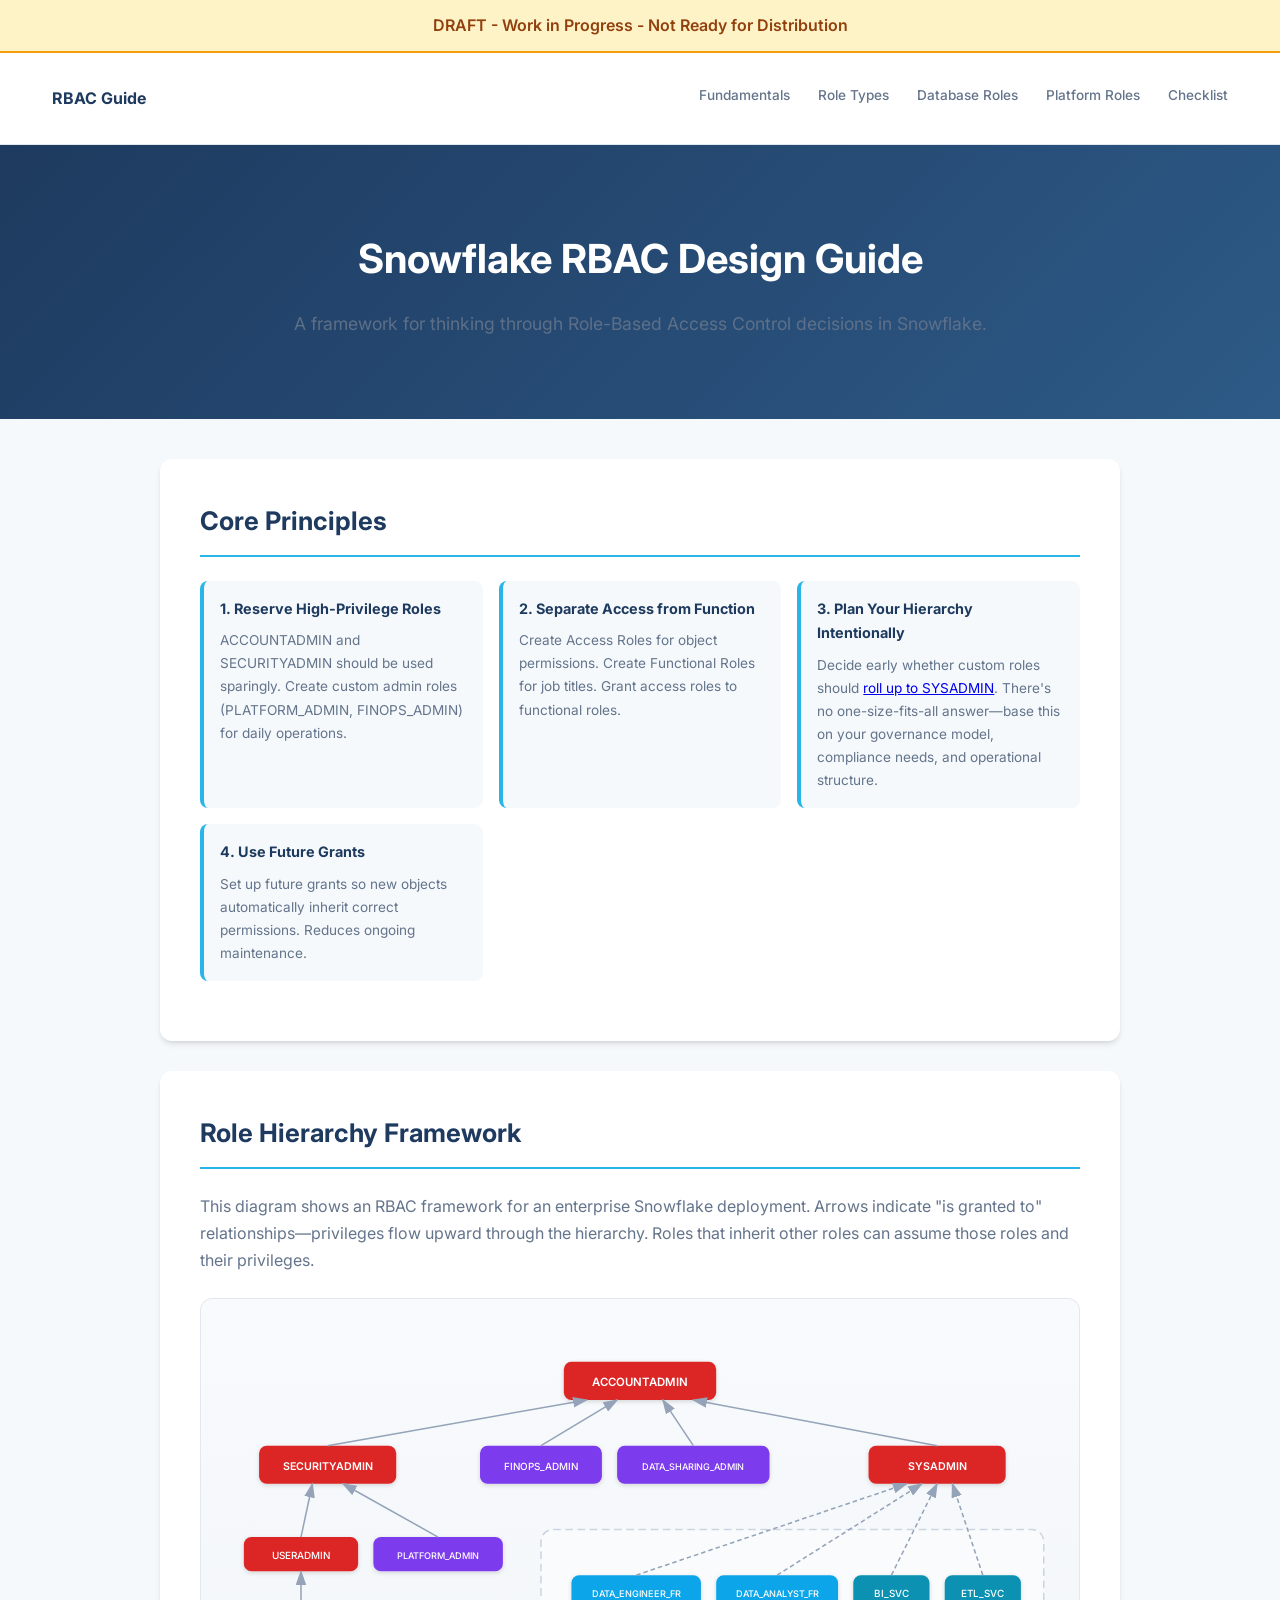
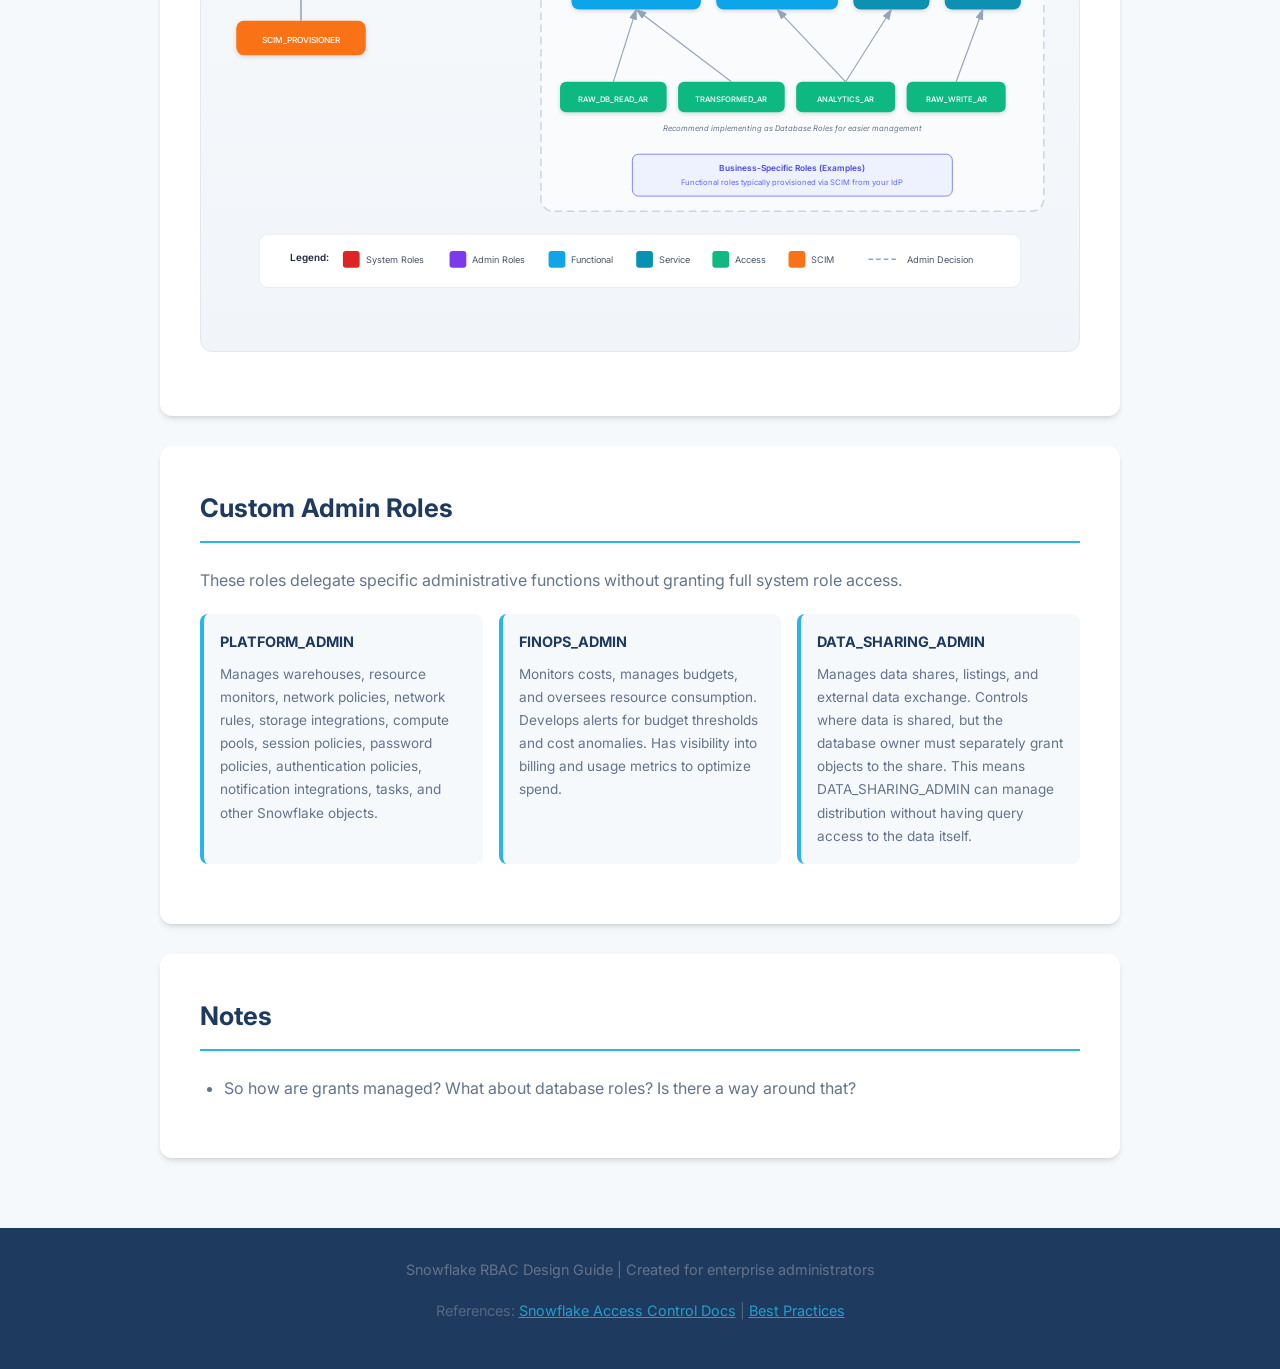
==== index.html @ 7f48d7fa "Initial Commit" ====
<!DOCTYPE html>
<html lang="en">
<head>
    <meta charset="UTF-8">
    <meta name="viewport" content="width=device-width, initial-scale=1.0">
    <title>Snowflake RBAC Design Guide | Enterprise Role-Based Access Control</title>
    <link rel="preconnect" href="https://fonts.googleapis.com">
    <link rel="preconnect" href="https://fonts.gstatic.com" crossorigin>
    <link href="https://fonts.googleapis.com/css2?family=Inter:wght@400;500;600;700&family=JetBrains+Mono:wght@400;500&display=swap" rel="stylesheet">
    <link rel="stylesheet" href="styles.css">
    <style>
        .full-hierarchy {
            background: linear-gradient(180deg, #F8FAFC 0%, #F1F5F9 100%);
            border: 1px solid var(--border-color);
            border-radius: 12px;
            padding: 40px 20px;
            margin: 24px 0;
            overflow-x: auto;
        }
        
        .full-hierarchy svg {
            display: block;
            margin: 0 auto;
        }
        
        .role-label {
            font-family: 'Inter', sans-serif;
            font-weight: 500;
        }
        
        .tier-badge {
            font-family: 'Inter', sans-serif;
            font-size: 10px;
            font-weight: 600;
            fill: #64748B;
            text-transform: uppercase;
            letter-spacing: 0.5px;
        }
    </style>
</head>
<body>
    <div style="background: #FEF3C7; color: #92400E; padding: 12px; text-align: center; font-weight: 600; border-bottom: 2px solid #F59E0B;">DRAFT - Work in Progress - Not Ready for Distribution</div>
    <nav>
        <div class="nav-inner">
            <a href="index.html" class="logo">RBAC Guide</a>
            <ul>
                <li><a href="fundamentals.html">Fundamentals</a></li>
                <li><a href="role-types.html">Role Types</a></li>
                <li><a href="database-roles.html">Database Roles</a></li>
                
                <li><a href="platform-roles.html">Platform Roles</a></li>
                <li><a href="checklist.html">Checklist</a></li>
            </ul>
        </div>
    </nav>

    <div class="hero hero-large">
        <h1>Snowflake RBAC Design Guide</h1>
        <p>A framework for thinking through Role-Based Access Control decisions in Snowflake.</p>
    </div>

    <div class="container">
        <section>
            <h2>Core Principles</h2>
            
            <div class="quick-ref">
                <div class="quick-ref-card">
                    <h5>1. Reserve High-Privilege Roles</h5>
                    <p>ACCOUNTADMIN and SECURITYADMIN should be used sparingly. Create custom admin roles (PLATFORM_ADMIN, FINOPS_ADMIN) for daily operations.</p>
                </div>
                <div class="quick-ref-card">
                    <h5>2. Separate Access from Function</h5>
                    <p>Create Access Roles for object permissions. Create Functional Roles for job titles. Grant access roles to functional roles.</p>
                </div>
                <div class="quick-ref-card">
                    <h5>3. Plan Your Hierarchy Intentionally</h5>
                    <p>Decide early whether custom roles should <a href="sysadmin-rollup.html">roll up to SYSADMIN</a>. There's no one-size-fits-all answer—base this on your governance model, compliance needs, and operational structure.</p>
                </div>
                <div class="quick-ref-card">
                    <h5>4. Use Future Grants</h5>
                    <p>Set up future grants so new objects automatically inherit correct permissions. Reduces ongoing maintenance.</p>
                </div>
            </div>
        </section>

        <section>
            <h2>Role Hierarchy Framework</h2>
            <p>This diagram shows an RBAC framework for an enterprise Snowflake deployment. Arrows indicate "is granted to" relationships—privileges flow upward through the hierarchy. Roles that inherit other roles can assume those roles and their privileges.</p>

            <div class="full-hierarchy">
                <svg viewBox="0 0 1100 750" preserveAspectRatio="xMidYMid meet" style="width: 100%; max-width: 1100px; height: auto;">
                    <defs>
                        <marker id="arrowhead" markerWidth="10" markerHeight="7" refX="9" refY="3.5" orient="auto">
                            <polygon points="0 0, 10 3.5, 0 7" fill="#94A3B8"/>
                        </marker>
                        <filter id="shadow" x="-20%" y="-20%" width="140%" height="140%">
                            <feDropShadow dx="0" dy="2" stdDeviation="3" flood-opacity="0.15"/>
                        </filter>
                    </defs>
                    
                    <!-- ===== ROW 1: ACCOUNTADMIN ===== -->
                    <g filter="url(#shadow)">
                        <rect x="450" y="30" width="200" height="50" rx="10" fill="#DC2626"/>
                        <text x="550" y="62" text-anchor="middle" fill="white" font-family="Inter, sans-serif" font-weight="600" font-size="15">ACCOUNTADMIN</text>
                    </g>
                    
                    <!-- ===== ROW 2: System + Admin roles ===== -->
                    <!-- SECURITYADMIN -->
                    <g filter="url(#shadow)">
                        <rect x="50" y="140" width="180" height="50" rx="10" fill="#DC2626"/>
                        <text x="140" y="172" text-anchor="middle" fill="white" font-family="Inter, sans-serif" font-weight="600" font-size="14">SECURITYADMIN</text>
                    </g>
                    <line x1="140" y1="140" x2="480" y2="80" stroke="#94A3B8" stroke-width="2" marker-end="url(#arrowhead)"/>
                    
                    <!-- FINOPS_ADMIN -->
                    <g filter="url(#shadow)">
                        <rect x="340" y="140" width="160" height="50" rx="10" fill="#7C3AED"/>
                        <text x="420" y="172" text-anchor="middle" fill="white" font-family="Inter, sans-serif" font-weight="500" font-size="13">FINOPS_ADMIN</text>
                    </g>
                    <line x1="420" y1="140" x2="520" y2="80" stroke="#94A3B8" stroke-width="2" marker-end="url(#arrowhead)"/>
                    
                    <!-- DATA_SHARING_ADMIN -->
                    <g filter="url(#shadow)">
                        <rect x="520" y="140" width="200" height="50" rx="10" fill="#7C3AED"/>
                        <text x="620" y="172" text-anchor="middle" fill="white" font-family="Inter, sans-serif" font-weight="500" font-size="12">DATA_SHARING_ADMIN</text>
                    </g>
                    <line x1="620" y1="140" x2="580" y2="80" stroke="#94A3B8" stroke-width="2" marker-end="url(#arrowhead)"/>
                    
                    <!-- SYSADMIN -->
                    <g filter="url(#shadow)">
                        <rect x="850" y="140" width="180" height="50" rx="10" fill="#DC2626"/>
                        <text x="940" y="172" text-anchor="middle" fill="white" font-family="Inter, sans-serif" font-weight="600" font-size="14">SYSADMIN</text>
                    </g>
                    <line x1="940" y1="140" x2="620" y2="80" stroke="#94A3B8" stroke-width="2" marker-end="url(#arrowhead)"/>
                    
                    <!-- ===== ROW 3: Under SECURITYADMIN ===== -->
                    <!-- USERADMIN -->
                    <g filter="url(#shadow)">
                        <rect x="30" y="260" width="150" height="45" rx="10" fill="#DC2626"/>
                        <text x="105" y="289" text-anchor="middle" fill="white" font-family="Inter, sans-serif" font-weight="500" font-size="13">USERADMIN</text>
                    </g>
                    <line x1="105" y1="260" x2="120" y2="190" stroke="#94A3B8" stroke-width="2" marker-end="url(#arrowhead)"/>
                    
                    <!-- PLATFORM_ADMIN -->
                    <g filter="url(#shadow)">
                        <rect x="200" y="260" width="170" height="45" rx="10" fill="#7C3AED"/>
                        <text x="285" y="289" text-anchor="middle" fill="white" font-family="Inter, sans-serif" font-weight="500" font-size="12">PLATFORM_ADMIN</text>
                    </g>
                    <line x1="285" y1="260" x2="160" y2="190" stroke="#94A3B8" stroke-width="2" marker-end="url(#arrowhead)"/>
                    
                    <!-- SCIM_PROVISIONER -->
                    <g filter="url(#shadow)">
                        <rect x="20" y="370" width="170" height="45" rx="10" fill="#F97316"/>
                        <text x="105" y="399" text-anchor="middle" fill="white" font-family="Inter, sans-serif" font-weight="500" font-size="11">SCIM_PROVISIONER</text>
                    </g>
                    <line x1="105" y1="370" x2="105" y2="305" stroke="#94A3B8" stroke-width="2" marker-end="url(#arrowhead)"/>
                    
                    <!-- ===== LOB EXAMPLE BOX ===== -->
                    <rect x="420" y="250" width="660" height="370" rx="16" fill="#FAFBFC" stroke="#CBD5E1" stroke-width="2" stroke-dasharray="10,6"/>
                    
                    <!-- Annotation callout centered in box -->
                    <rect x="540" y="545" width="420" height="55" rx="8" fill="#EEF2FF" stroke="#6366F1" stroke-width="1"/>
                    <text x="750" y="567" text-anchor="middle" font-family="Inter, sans-serif" font-size="11" font-weight="600" fill="#4F46E5">Business-Specific Roles (Examples)</text>
                    <text x="750" y="585" text-anchor="middle" font-family="Inter, sans-serif" font-size="10" fill="#6366F1">Functional roles typically provisioned via SCIM from your IdP</text>
                    
                    <!-- ===== ROW 3 inside LOB: Functional + Service ===== -->
                    <!-- DATA_ENGINEER_FR -->
                    <g filter="url(#shadow)">
                        <rect x="460" y="310" width="170" height="45" rx="10" fill="#0EA5E9"/>
                        <text x="545" y="339" text-anchor="middle" fill="white" font-family="Inter, sans-serif" font-weight="500" font-size="12">DATA_ENGINEER_FR</text>
                    </g>
                    
                    <!-- DATA_ANALYST_FR -->
                    <g filter="url(#shadow)">
                        <rect x="650" y="310" width="160" height="45" rx="10" fill="#0EA5E9"/>
                        <text x="730" y="339" text-anchor="middle" fill="white" font-family="Inter, sans-serif" font-weight="500" font-size="12">DATA_ANALYST_FR</text>
                    </g>
                    
                    <!-- BI_SVC -->
                    <g filter="url(#shadow)">
                        <rect x="830" y="310" width="100" height="45" rx="10" fill="#0891B2"/>
                        <text x="880" y="339" text-anchor="middle" fill="white" font-family="Inter, sans-serif" font-weight="500" font-size="13">BI_SVC</text>
                    </g>
                    
                    <!-- ETL_SVC -->
                    <g filter="url(#shadow)">
                        <rect x="950" y="310" width="100" height="45" rx="10" fill="#0891B2"/>
                        <text x="1000" y="339" text-anchor="middle" fill="white" font-family="Inter, sans-serif" font-weight="500" font-size="13">ETL_SVC</text>
                    </g>
                    
                    <!-- Optional rollup lines to SYSADMIN -->
                    <line x1="545" y1="310" x2="900" y2="190" stroke="#94A3B8" stroke-width="2" stroke-dasharray="6,4" marker-end="url(#arrowhead)"/>
                    <line x1="730" y1="310" x2="920" y2="190" stroke="#94A3B8" stroke-width="2" stroke-dasharray="6,4" marker-end="url(#arrowhead)"/>
                    <line x1="880" y1="310" x2="940" y2="190" stroke="#94A3B8" stroke-width="2" stroke-dasharray="6,4" marker-end="url(#arrowhead)"/>
                    <line x1="1000" y1="310" x2="960" y2="190" stroke="#94A3B8" stroke-width="2" stroke-dasharray="6,4" marker-end="url(#arrowhead)"/>
                    
                    <!-- ===== ROW 4 inside LOB: Access Roles ===== -->
                    <!-- RAW_DB_READ_AR -->
                    <g filter="url(#shadow)">
                        <rect x="445" y="450" width="140" height="40" rx="8" fill="#10B981"/>
                        <text x="515" y="476" text-anchor="middle" fill="white" font-family="Inter, sans-serif" font-weight="500" font-size="10">RAW_DB_READ_AR</text>
                    </g>
                    <line x1="515" y1="450" x2="545" y2="355" stroke="#94A3B8" stroke-width="1.5" marker-end="url(#arrowhead)"/>
                    
                    <!-- TRANSFORMED_AR -->
                    <g filter="url(#shadow)">
                        <rect x="600" y="450" width="140" height="40" rx="8" fill="#10B981"/>
                        <text x="670" y="476" text-anchor="middle" fill="white" font-family="Inter, sans-serif" font-weight="500" font-size="10">TRANSFORMED_AR</text>
                    </g>
                    <line x1="670" y1="450" x2="545" y2="355" stroke="#94A3B8" stroke-width="1.5" marker-end="url(#arrowhead)"/>
                    
                    <!-- ANALYTICS_AR -->
                    <g filter="url(#shadow)">
                        <rect x="755" y="450" width="130" height="40" rx="8" fill="#10B981"/>
                        <text x="820" y="476" text-anchor="middle" fill="white" font-family="Inter, sans-serif" font-weight="500" font-size="10">ANALYTICS_AR</text>
                    </g>
                    <line x1="820" y1="450" x2="730" y2="355" stroke="#94A3B8" stroke-width="1.5" marker-end="url(#arrowhead)"/>
                    <line x1="820" y1="450" x2="880" y2="355" stroke="#94A3B8" stroke-width="1.5" marker-end="url(#arrowhead)"/>
                    
                    <!-- RAW_WRITE_AR -->
                    <g filter="url(#shadow)">
                        <rect x="900" y="450" width="130" height="40" rx="8" fill="#10B981"/>
                        <text x="965" y="476" text-anchor="middle" fill="white" font-family="Inter, sans-serif" font-weight="500" font-size="10">RAW_WRITE_AR</text>
                    </g>
                    <line x1="965" y1="450" x2="1000" y2="355" stroke="#94A3B8" stroke-width="1.5" marker-end="url(#arrowhead)"/>
                    
                    <!-- Database roles note -->
                    <text x="750" y="515" text-anchor="middle" font-family="Inter, sans-serif" font-size="10" fill="#64748B" font-style="italic">Recommend implementing as Database Roles for easier management</text>
                    
                    <!-- ===== LEGEND ===== -->
                    <rect x="50" y="650" width="1000" height="70" rx="12" fill="white" stroke="#E2E8F0" stroke-width="1"/>
                    <text x="90" y="685" font-family="Inter, sans-serif" font-size="13" font-weight="600" fill="#1E293B">Legend:</text>
                    
                    <rect x="160" y="672" width="22" height="22" rx="4" fill="#DC2626"/>
                    <text x="190" y="688" font-family="Inter, sans-serif" font-size="12" fill="#475569">System Roles</text>
                    
                    <rect x="300" y="672" width="22" height="22" rx="4" fill="#7C3AED"/>
                    <text x="330" y="688" font-family="Inter, sans-serif" font-size="12" fill="#475569">Admin Roles</text>
                    
                    <rect x="430" y="672" width="22" height="22" rx="4" fill="#0EA5E9"/>
                    <text x="460" y="688" font-family="Inter, sans-serif" font-size="12" fill="#475569">Functional</text>
                    
                    <rect x="545" y="672" width="22" height="22" rx="4" fill="#0891B2"/>
                    <text x="575" y="688" font-family="Inter, sans-serif" font-size="12" fill="#475569">Service</text>
                    
                    <rect x="645" y="672" width="22" height="22" rx="4" fill="#10B981"/>
                    <text x="675" y="688" font-family="Inter, sans-serif" font-size="12" fill="#475569">Access</text>
                    
                    <rect x="745" y="672" width="22" height="22" rx="4" fill="#F97316"/>
                    <text x="775" y="688" font-family="Inter, sans-serif" font-size="12" fill="#475569">SCIM</text>
                    
                    <line x1="850" y1="683" x2="890" y2="683" stroke="#94A3B8" stroke-width="2" stroke-dasharray="6,4"/>
                    <text x="900" y="688" font-family="Inter, sans-serif" font-size="12" fill="#475569">Admin Decision</text>
                </svg>
            </div>
        </section>

        <section>
            <h2>Custom Admin Roles</h2>
            <p>These roles delegate specific administrative functions without granting full system role access.</p>
            
            <div class="quick-ref">
                <div class="quick-ref-card">
                    <h5>PLATFORM_ADMIN</h5>
                    <p>Manages warehouses, resource monitors, network policies, network rules, storage integrations, compute pools, session policies, password policies, authentication policies, notification integrations, tasks, and other Snowflake objects.</p>
                </div>
                <div class="quick-ref-card">
                    <h5>FINOPS_ADMIN</h5>
                    <p>Monitors costs, manages budgets, and oversees resource consumption. Develops alerts for budget thresholds and cost anomalies. Has visibility into billing and usage metrics to optimize spend.</p>
                </div>
                <div class="quick-ref-card">
                    <h5>DATA_SHARING_ADMIN</h5>
                    <p>Manages data shares, listings, and external data exchange. Controls where data is shared, but the database owner must separately grant objects to the share. This means DATA_SHARING_ADMIN can manage distribution without having query access to the data itself.</p>
                </div>
            </div>
        </section>

        <section>
            <h2>Notes</h2>
            <ul>
                <li>So how are grants managed? What about database roles? Is there a way around that?</li>
            </ul>
        </section>
    </div>

    <footer>
        <p>Snowflake RBAC Design Guide | Created for enterprise administrators</p>
        <p style="margin-top: 12px; opacity: 0.8;">
            References: 
            <a href="https://docs.snowflake.com/en/user-guide/security-access-control-overview" target="_blank">Snowflake Access Control Docs</a> | 
            <a href="https://docs.snowflake.com/en/user-guide/security-access-control-considerations" target="_blank">Best Practices</a>
        </p>
    </footer>
</body>
</html>
---- styles.css ----
:root {
    --sf-blue: #29B5E8;
    --sf-blue-dark: #1a8ab8;
    --sf-navy: #1E3A5F;
    --sf-light: #F5F9FC;
    --sf-accent: #00D4AA;
    --sf-warning: #FFB020;
    --sf-danger: #FF4757;
    --sf-success: #00D68F;
    --text-primary: #1E293B;
    --text-secondary: #64748B;
    --border-color: #E2E8F0;
    --code-bg: #1E293B;
    --card-shadow: 0 4px 6px -1px rgba(0,0,0,0.1), 0 2px 4px -2px rgba(0,0,0,0.1);
}

* {
    margin: 0;
    padding: 0;
    box-sizing: border-box;
}

body {
    font-family: 'Inter', -apple-system, BlinkMacSystemFont, sans-serif;
    background: var(--sf-light);
    color: var(--text-primary);
    line-height: 1.7;
}

.hero {
    background: linear-gradient(135deg, var(--sf-navy) 0%, #2D5A87 100%);
    color: white;
    padding: 60px 20px;
    text-align: center;
}

.hero-large {
    padding: 80px 20px;
}

.hero h1 {
    font-size: 2.2rem;
    font-weight: 700;
    margin-bottom: 12px;
}

.hero-large h1 {
    font-size: 2.5rem;
    margin-bottom: 16px;
}

.hero p {
    font-size: 1.1rem;
    opacity: 0.9;
    max-width: 700px;
    margin: 0 auto;
}

.hero-badge {
    display: inline-block;
    background: rgba(41, 181, 232, 0.2);
    border: 1px solid var(--sf-blue);
    color: var(--sf-blue);
    padding: 6px 16px;
    border-radius: 20px;
    font-size: 0.85rem;
    font-weight: 500;
    margin-bottom: 20px;
}

.breadcrumb {
    font-size: 0.9rem;
    margin-bottom: 12px;
    opacity: 0.8;
}

.breadcrumb a {
    color: var(--sf-blue);
    text-decoration: none;
}

.breadcrumb a:hover {
    text-decoration: underline;
}

nav {
    background: white;
    border-bottom: 1px solid var(--border-color);
    padding: 12px 20px;
    position: sticky;
    top: 0;
    z-index: 100;
}

nav .nav-inner {
    display: flex;
    justify-content: space-between;
    align-items: center;
    max-width: 1200px;
    margin: 0 auto;
}

nav .logo {
    font-weight: 700;
    color: var(--sf-navy);
    text-decoration: none;
    font-size: 1rem;
}

nav ul {
    display: flex;
    flex-wrap: wrap;
    gap: 4px;
    list-style: none;
}

nav a {
    color: var(--text-secondary);
    text-decoration: none;
    padding: 8px 12px;
    border-radius: 6px;
    font-size: 0.85rem;
    font-weight: 500;
    transition: all 0.2s;
}

nav a:hover, nav a.active {
    background: var(--sf-light);
    color: var(--sf-blue);
}

.container {
    max-width: 1000px;
    margin: 0 auto;
    padding: 40px 20px;
}

.container-wide {
    max-width: 1100px;
    margin: 0 auto;
    padding: 40px 20px;
}

section {
    background: white;
    border-radius: 12px;
    padding: 40px;
    margin-bottom: 30px;
    box-shadow: var(--card-shadow);
}

h2 {
    font-size: 1.6rem;
    color: var(--sf-navy);
    margin-bottom: 24px;
    padding-bottom: 12px;
    border-bottom: 2px solid var(--sf-blue);
}

h3 {
    font-size: 1.25rem;
    color: var(--sf-navy);
    margin: 28px 0 16px 0;
}

h4 {
    font-size: 1.05rem;
    color: var(--text-primary);
    margin: 20px 0 12px 0;
}

p {
    margin-bottom: 16px;
    color: var(--text-secondary);
}

.callout {
    padding: 20px 24px;
    border-radius: 8px;
    margin: 24px 0;
}

.callout-info {
    background: #EBF8FF;
    border-left: 4px solid var(--sf-blue);
}

.callout-warning {
    background: #FFFBEB;
    border-left: 4px solid var(--sf-warning);
}

.callout-danger {
    background: #FEF2F2;
    border-left: 4px solid var(--sf-danger);
}

.callout-success {
    background: #ECFDF5;
    border-left: 4px solid var(--sf-success);
}

.callout-title {
    font-weight: 600;
    color: var(--text-primary);
    margin-bottom: 8px;
    display: flex;
    align-items: center;
    gap: 8px;
}

.callout p {
    margin: 0;
    color: var(--text-primary);
}

pre {
    background: var(--code-bg);
    color: #E2E8F0;
    padding: 20px;
    border-radius: 8px;
    overflow-x: auto;
    font-family: 'JetBrains Mono', monospace;
    font-size: 0.85rem;
    line-height: 1.6;
    margin: 16px 0;
}

code {
    font-family: 'JetBrains Mono', monospace;
    background: #F1F5F9;
    color: var(--sf-navy);
    padding: 2px 6px;
    border-radius: 4px;
    font-size: 0.85em;
}

pre code {
    background: transparent;
    color: inherit;
    padding: 0;
}

.keyword { color: #F472B6; }
.string { color: #A5D6FF; }
.comment { color: #6B7280; font-style: italic; }
.role-name { color: #7DD3FC; }
.privilege { color: #86EFAC; }

ul, ol {
    margin: 16px 0 16px 24px;
    color: var(--text-secondary);
}

li {
    margin-bottom: 8px;
}

table {
    width: 100%;
    border-collapse: collapse;
    margin: 20px 0;
    font-size: 0.9rem;
}

th, td {
    padding: 12px 16px;
    text-align: left;
    border-bottom: 1px solid var(--border-color);
}

th {
    background: var(--sf-light);
    font-weight: 600;
    color: var(--sf-navy);
}

tr:hover {
    background: #F8FAFC;
}

.two-column {
    display: grid;
    grid-template-columns: 1fr 1fr;
    gap: 24px;
}

@media (max-width: 768px) {
    .two-column {
        grid-template-columns: 1fr;
    }
    
    .hero h1 {
        font-size: 1.6rem;
    }
    
    section {
        padding: 24px;
    }
    
    nav ul {
        display: none;
    }
}

.comparison-card {
    background: var(--sf-light);
    border-radius: 8px;
    padding: 20px;
}

.comparison-card h4 {
    margin-top: 0;
}

.tag {
    display: inline-block;
    padding: 4px 10px;
    border-radius: 4px;
    font-size: 0.75rem;
    font-weight: 600;
    text-transform: uppercase;
}

.tag-required { background: #FEE2E2; color: #DC2626; }
.tag-recommended { background: #D1FAE5; color: #059669; }
.tag-optional { background: #E0E7FF; color: #4F46E5; }

.checklist {
    list-style: none;
    margin-left: 0;
}

.checklist li {
    padding-left: 28px;
    position: relative;
}

.checklist li::before {
    content: "✓";
    position: absolute;
    left: 0;
    color: var(--sf-success);
    font-weight: bold;
}

.anti-checklist li::before {
    content: "✗";
    color: var(--sf-danger);
}

footer {
    background: var(--sf-navy);
    color: white;
    padding: 30px 20px;
    text-align: center;
    font-size: 0.9rem;
}

footer a {
    color: var(--sf-blue);
}

.quick-ref {
    display: grid;
    grid-template-columns: repeat(auto-fit, minmax(220px, 1fr));
    gap: 16px;
    margin: 20px 0;
}

.quick-ref-card {
    background: var(--sf-light);
    border-radius: 8px;
    padding: 16px;
    border-left: 4px solid var(--sf-blue);
}

.quick-ref-card h5 {
    font-size: 0.9rem;
    color: var(--sf-navy);
    margin-bottom: 8px;
}

.quick-ref-card p {
    font-size: 0.85rem;
    margin: 0;
}

.consideration-grid {
    display: grid;
    grid-template-columns: repeat(auto-fit, minmax(260px, 1fr));
    gap: 16px;
    margin: 20px 0;
}

.consideration-item {
    background: white;
    border: 1px solid var(--border-color);
    border-radius: 8px;
    padding: 20px;
}

.consideration-item h5 {
    color: var(--sf-navy);
    margin-bottom: 8px;
    font-size: 1rem;
}

.consideration-item p {
    font-size: 0.9rem;
    margin: 0;
}

.card-grid {
    display: grid;
    grid-template-columns: repeat(auto-fit, minmax(280px, 1fr));
    gap: 20px;
    margin: 30px 0;
}

.card {
    background: white;
    border-radius: 12px;
    padding: 24px;
    box-shadow: var(--card-shadow);
    transition: transform 0.2s, box-shadow 0.2s;
    text-decoration: none;
    color: inherit;
    display: block;
}

.card:hover {
    transform: translateY(-2px);
    box-shadow: 0 8px 12px -2px rgba(0,0,0,0.12);
}

.card-icon {
    width: 48px;
    height: 48px;
    border-radius: 10px;
    display: flex;
    align-items: center;
    justify-content: center;
    font-size: 1.5rem;
    margin-bottom: 16px;
}

.card h3 {
    margin: 0 0 8px 0;
    font-size: 1.1rem;
}

.card p {
    margin: 0;
    font-size: 0.9rem;
}

.hierarchy-diagram {
    background: linear-gradient(180deg, #F8FAFC 0%, #F1F5F9 100%);
    border: 1px solid var(--border-color);
    border-radius: 12px;
    padding: 40px 20px;
    margin: 24px 0;
    overflow-x: auto;
}

.hierarchy-diagram svg {
    display: block;
    margin: 0 auto;
    max-width: 100%;
    height: auto;
}

.hierarchy-svg {
    display: block;
    margin: 0 auto;
    max-width: 100%;
}

.role-node {
    cursor: default;
}

.role-node rect {
    rx: 8;
    ry: 8;
    stroke-width: 2;
}

.role-node text {
    font-family: 'Inter', sans-serif;
    font-size: 12px;
    font-weight: 500;
    fill: white;
}

.role-node.system rect {
    fill: #DC2626;
    stroke: #B91C1C;
}

.role-node.admin rect {
    fill: #7C3AED;
    stroke: #6D28D9;
}

.role-node.functional rect {
    fill: #0EA5E9;
    stroke: #0284C7;
}

.role-node.service rect {
    fill: #8B5CF6;
    stroke: #7C3AED;
}

.role-node.access rect {
    fill: #10B981;
    stroke: #059669;
}

.role-node.database rect {
    fill: #F59E0B;
    stroke: #D97706;
}

.role-node.scim rect {
    fill: #F97316;
    stroke: #EA580C;
}

.connector {
    stroke: #94A3B8;
    stroke-width: 2;
    fill: none;
}

.connector-arrow {
    fill: #94A3B8;
}

.tier-label {
    font-family: 'Inter', sans-serif;
    font-size: 11px;
    font-weight: 600;
    fill: #64748B;
    text-transform: uppercase;
    letter-spacing: 1px;
}

.legend {
    display: flex;
    flex-wrap: wrap;
    gap: 16px;
    justify-content: center;
    margin-top: 24px;
    padding-top: 20px;
    border-top: 1px solid var(--border-color);
}

.legend-item {
    display: flex;
    align-items: center;
    gap: 8px;
    font-size: 0.8rem;
    color: var(--text-secondary);
}

.legend-color {
    width: 16px;
    height: 16px;
    border-radius: 4px;
}

.next-page {
    display: flex;
    justify-content: space-between;
    margin-top: 40px;
    padding-top: 20px;
    border-top: 1px solid var(--border-color);
}

.next-page a {
    display: flex;
    align-items: center;
    gap: 8px;
    color: var(--sf-blue);
    text-decoration: none;
    font-weight: 500;
    padding: 12px 20px;
    border-radius: 8px;
    background: var(--sf-light);
    transition: background 0.2s;
}

.next-page a:hover {
    background: #E0F2FE;
}

.next-page .prev {
    margin-right: auto;
}

.next-page .next {
    margin-left: auto;
}
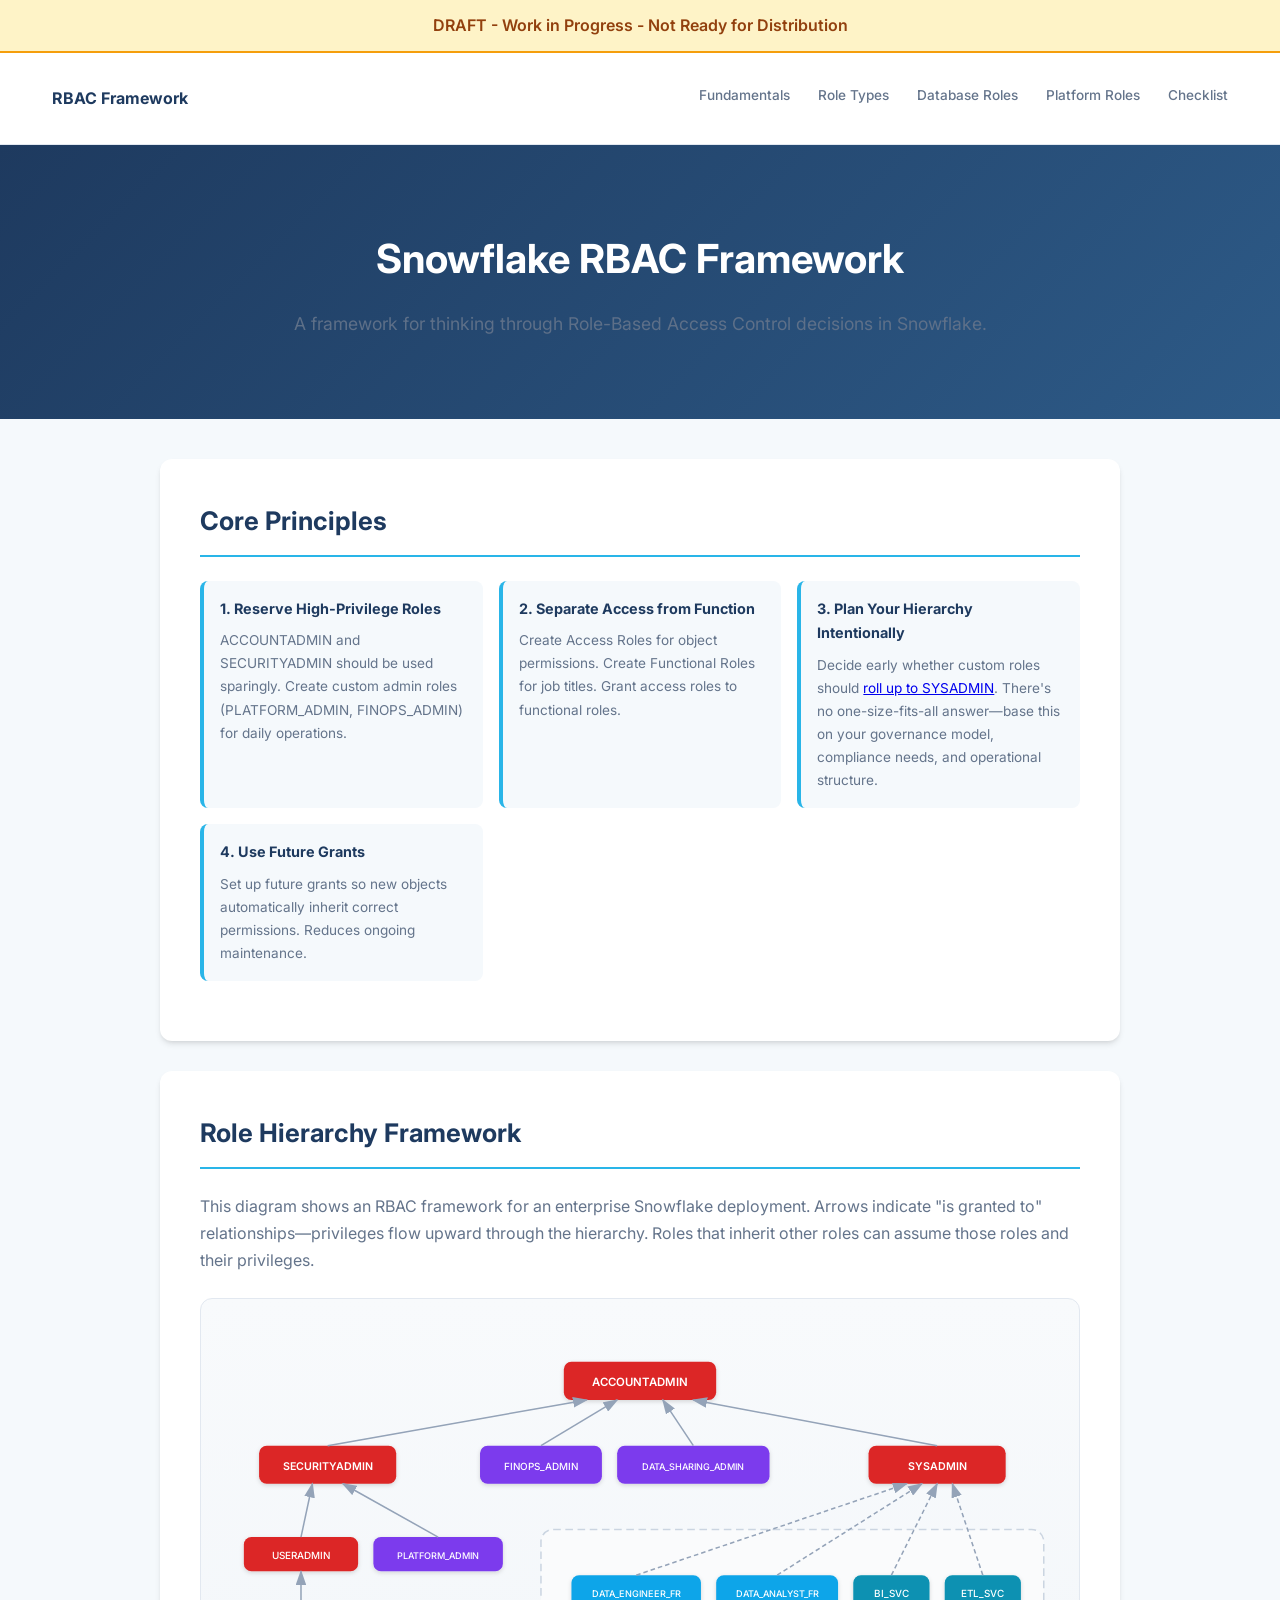
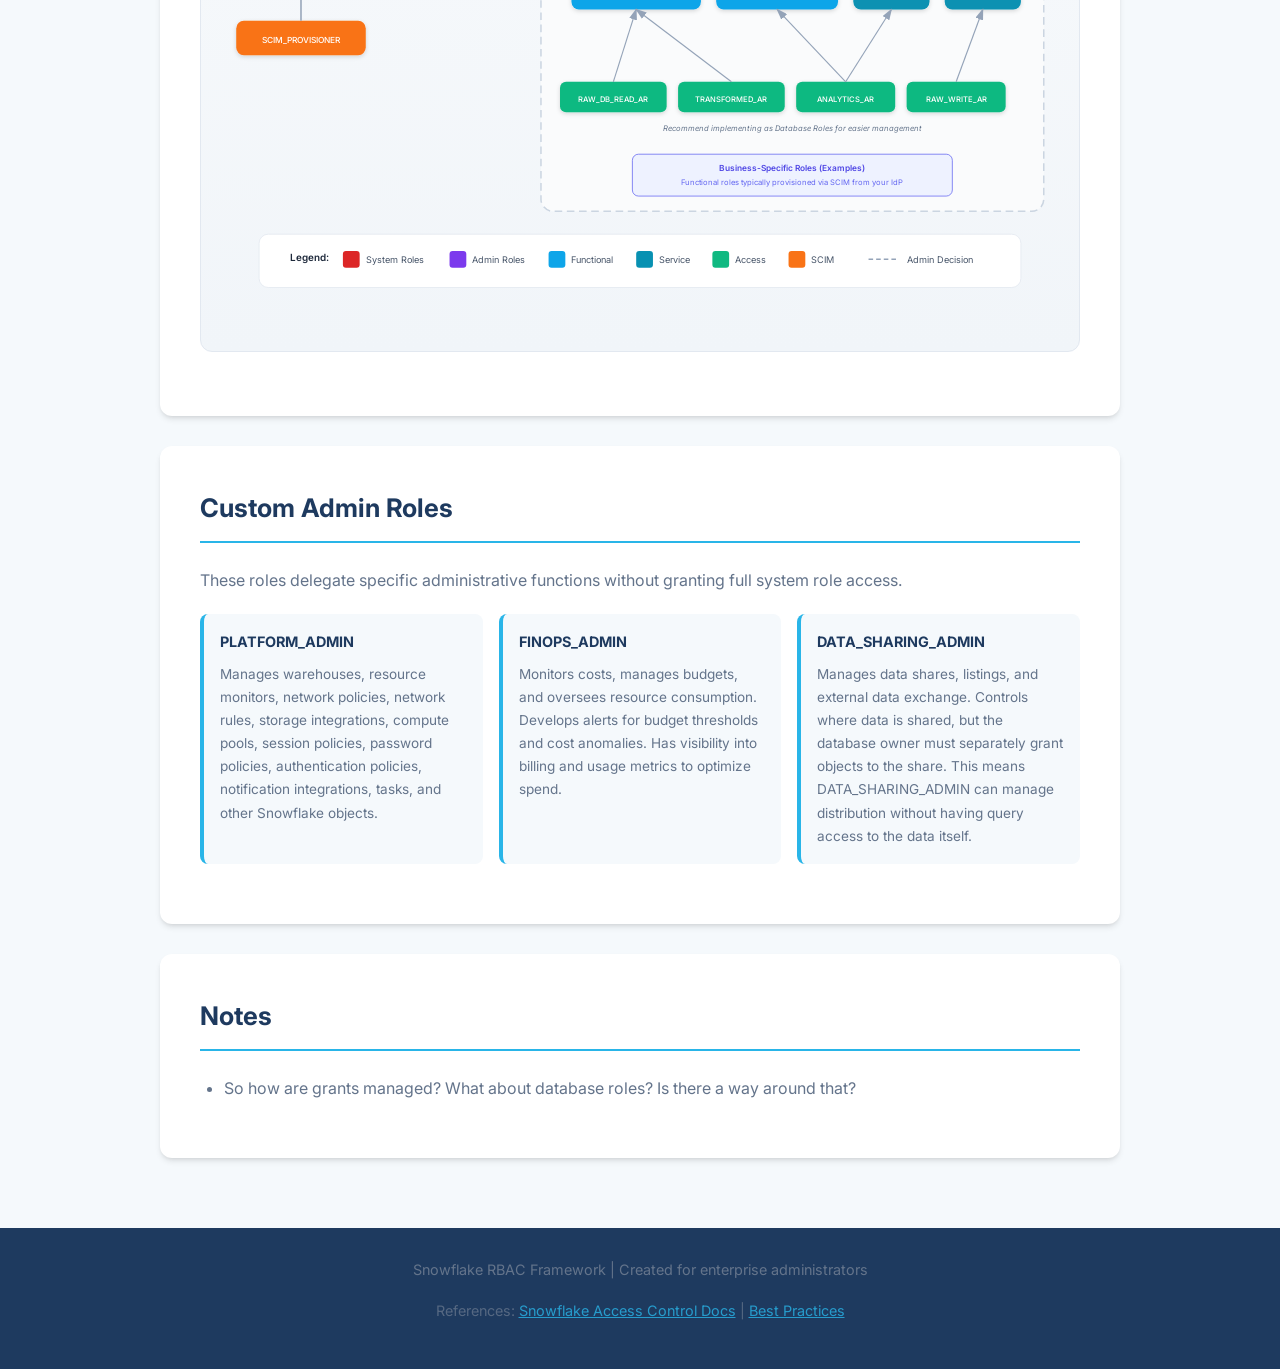
==== commit 8c3b932e: "Update site" ====
--- a/index.html
+++ b/index.html
@@ -3,7 +3,7 @@
 <head>
     <meta charset="UTF-8">
     <meta name="viewport" content="width=device-width, initial-scale=1.0">
-    <title>Snowflake RBAC Design Guide | Enterprise Role-Based Access Control</title>
+    <title>Snowflake RBAC Framework | Enterprise Role-Based Access Control</title>
     <link rel="preconnect" href="https://fonts.googleapis.com">
     <link rel="preconnect" href="https://fonts.gstatic.com" crossorigin>
     <link href="https://fonts.googleapis.com/css2?family=Inter:wght@400;500;600;700&family=JetBrains+Mono:wght@400;500&display=swap" rel="stylesheet">
@@ -42,7 +42,7 @@
     <div style="background: #FEF3C7; color: #92400E; padding: 12px; text-align: center; font-weight: 600; border-bottom: 2px solid #F59E0B;">DRAFT - Work in Progress - Not Ready for Distribution</div>
     <nav>
         <div class="nav-inner">
-            <a href="index.html" class="logo">RBAC Guide</a>
+            <a href="index.html" class="logo">RBAC Framework</a>
             <ul>
                 <li><a href="fundamentals.html">Fundamentals</a></li>
                 <li><a href="role-types.html">Role Types</a></li>
@@ -55,7 +55,7 @@
     </nav>
 
     <div class="hero hero-large">
-        <h1>Snowflake RBAC Design Guide</h1>
+        <h1>Snowflake RBAC Framework</h1>
         <p>A framework for thinking through Role-Based Access Control decisions in Snowflake.</p>
     </div>
 
@@ -284,7 +284,7 @@
     </div>
 
     <footer>
-        <p>Snowflake RBAC Design Guide | Created for enterprise administrators</p>
+        <p>Snowflake RBAC Framework | Created for enterprise administrators</p>
         <p style="margin-top: 12px; opacity: 0.8;">
             References: 
             <a href="https://docs.snowflake.com/en/user-guide/security-access-control-overview" target="_blank">Snowflake Access Control Docs</a> | 
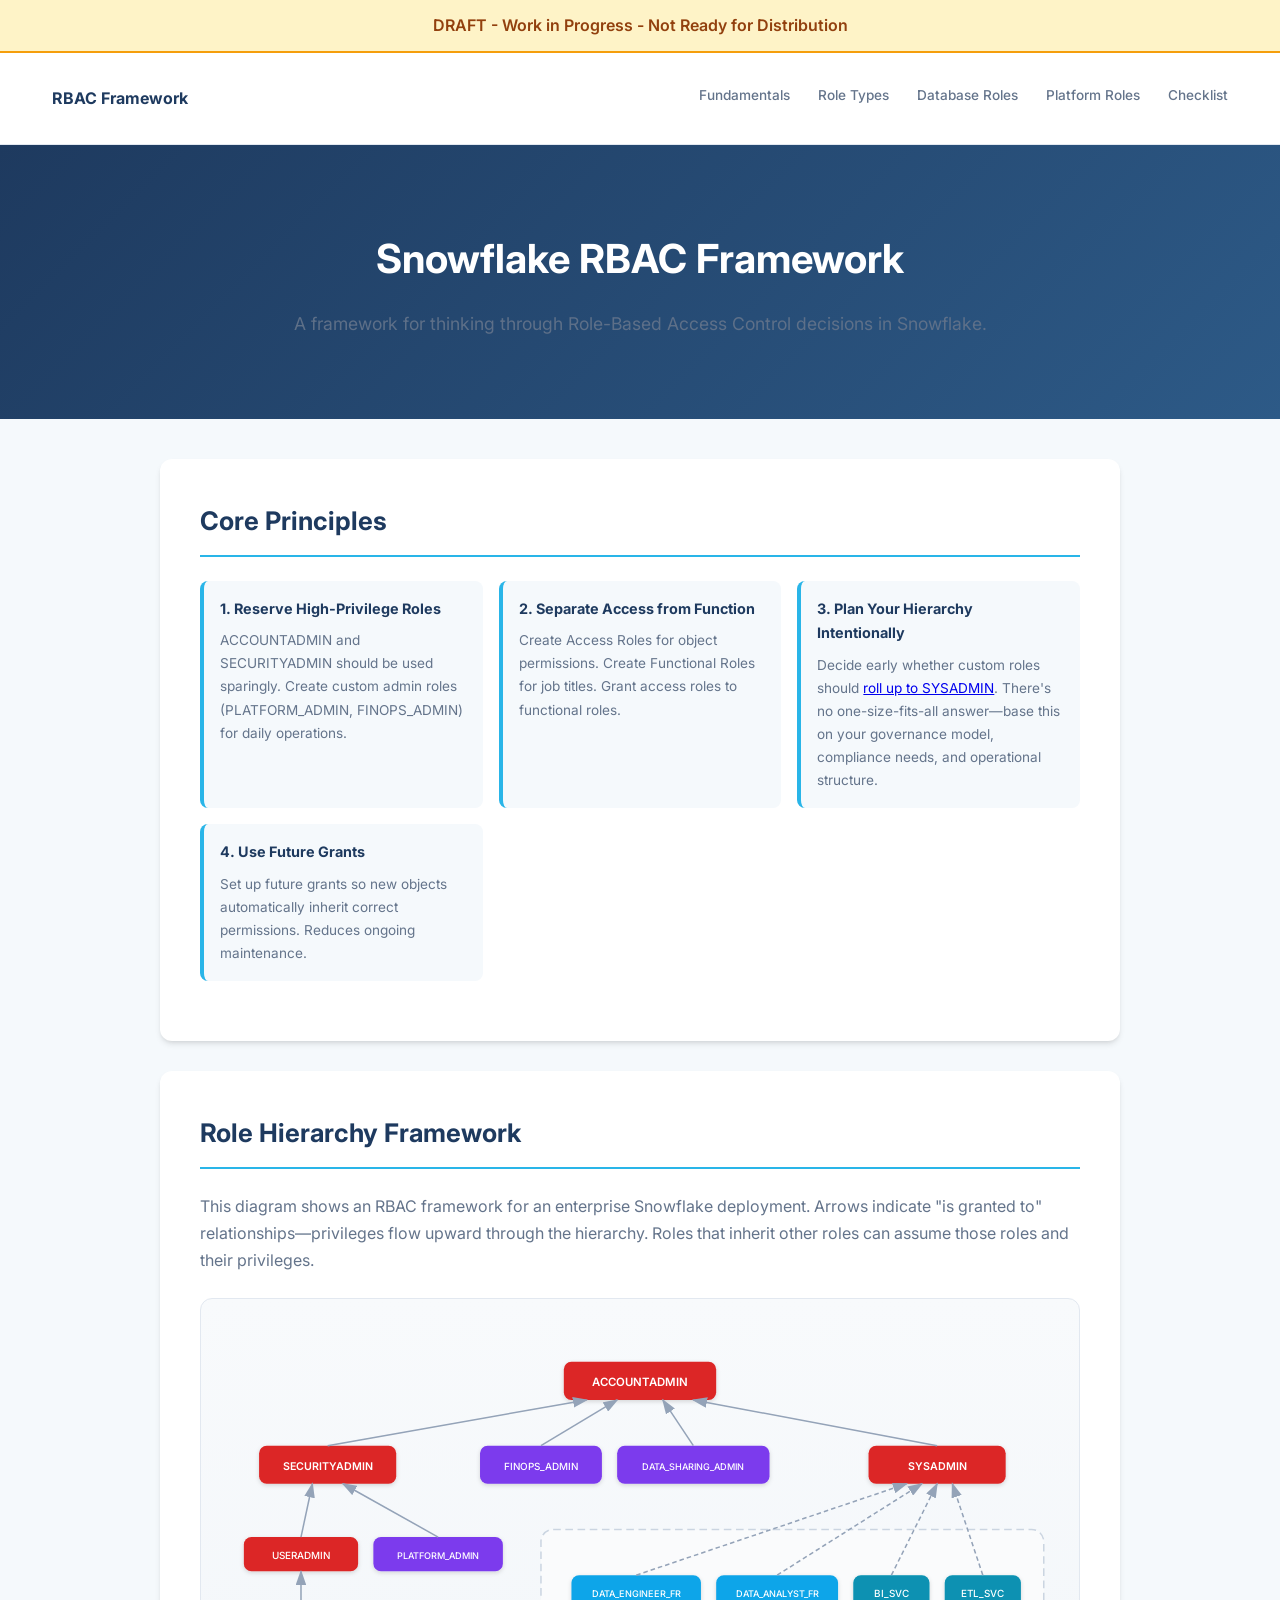
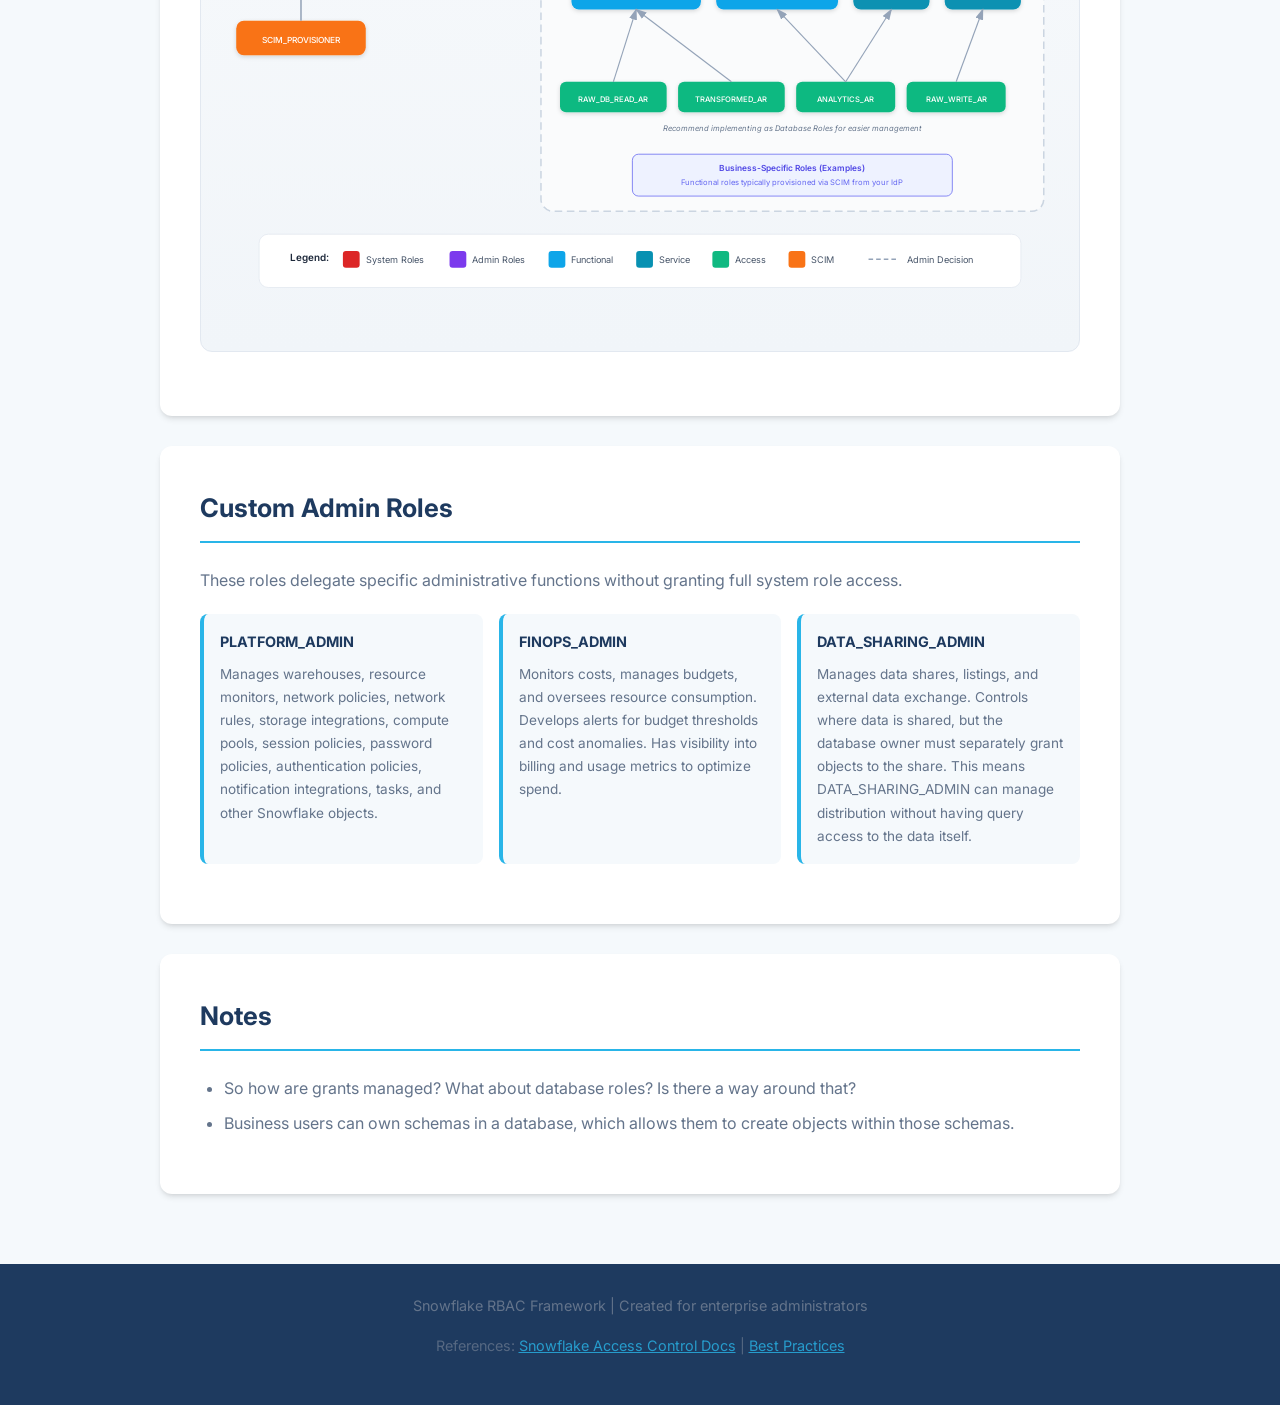
==== commit 8565e57e: "Update site" ====
--- a/index.html
+++ b/index.html
@@ -279,6 +279,7 @@
             <h2>Notes</h2>
             <ul>
                 <li>So how are grants managed? What about database roles? Is there a way around that?</li>
+                <li>Business users can own schemas in a database, which allows them to create objects within those schemas.</li>
             </ul>
         </section>
     </div>
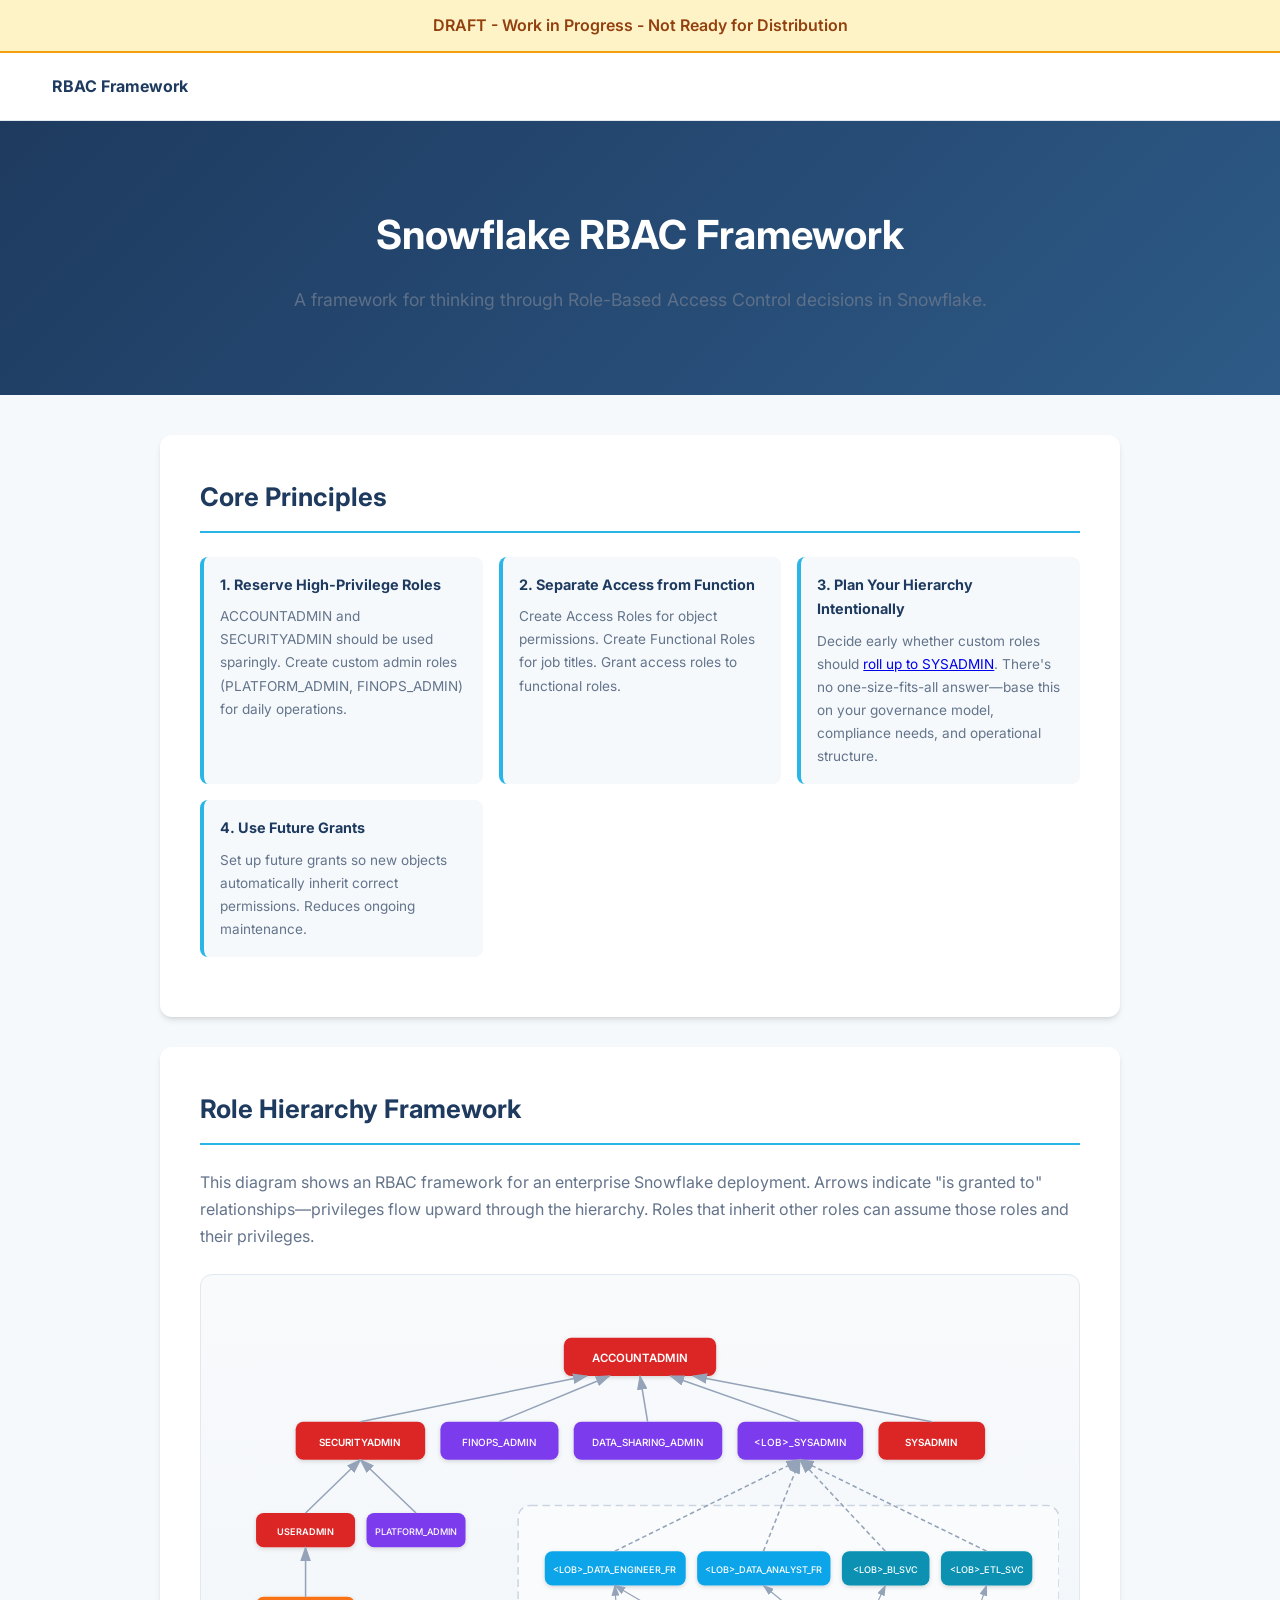
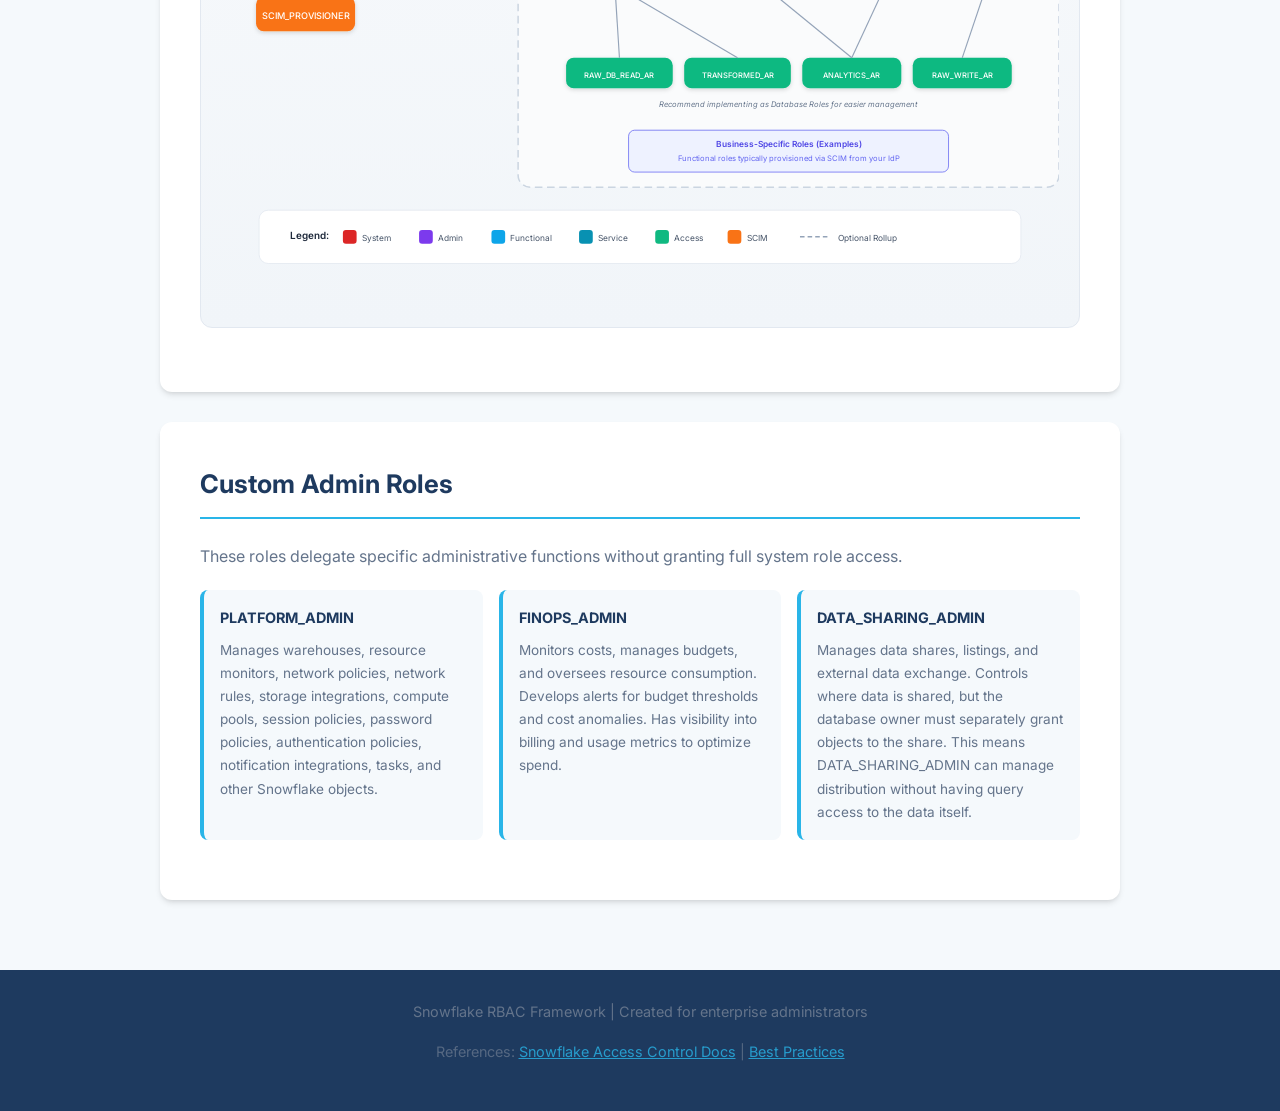
==== commit 0cba8c09: "Making updates to fundamental page" ====
--- a/index.html
+++ b/index.html
@@ -44,12 +44,6 @@
         <div class="nav-inner">
             <a href="index.html" class="logo">RBAC Framework</a>
             <ul>
-                <li><a href="fundamentals.html">Fundamentals</a></li>
-                <li><a href="role-types.html">Role Types</a></li>
-                <li><a href="database-roles.html">Database Roles</a></li>
-                
-                <li><a href="platform-roles.html">Platform Roles</a></li>
-                <li><a href="checklist.html">Checklist</a></li>
             </ul>
         </div>
     </nav>
@@ -107,150 +101,157 @@
                     <!-- ===== ROW 2: System + Admin roles ===== -->
                     <!-- SECURITYADMIN -->
                     <g filter="url(#shadow)">
-                        <rect x="50" y="140" width="180" height="50" rx="10" fill="#DC2626"/>
-                        <text x="140" y="172" text-anchor="middle" fill="white" font-family="Inter, sans-serif" font-weight="600" font-size="14">SECURITYADMIN</text>
-                    </g>
-                    <line x1="140" y1="140" x2="480" y2="80" stroke="#94A3B8" stroke-width="2" marker-end="url(#arrowhead)"/>
+                        <rect x="98" y="140" width="170" height="50" rx="10" fill="#DC2626"/>
+                        <text x="183" y="172" text-anchor="middle" fill="white" font-family="Inter, sans-serif" font-weight="600" font-size="13">SECURITYADMIN</text>
+                    </g>
+                    <line x1="183" y1="140" x2="480" y2="80" stroke="#94A3B8" stroke-width="2" marker-end="url(#arrowhead)"/>
                     
                     <!-- FINOPS_ADMIN -->
                     <g filter="url(#shadow)">
-                        <rect x="340" y="140" width="160" height="50" rx="10" fill="#7C3AED"/>
-                        <text x="420" y="172" text-anchor="middle" fill="white" font-family="Inter, sans-serif" font-weight="500" font-size="13">FINOPS_ADMIN</text>
-                    </g>
-                    <line x1="420" y1="140" x2="520" y2="80" stroke="#94A3B8" stroke-width="2" marker-end="url(#arrowhead)"/>
+                        <rect x="288" y="140" width="155" height="50" rx="10" fill="#7C3AED"/>
+                        <text x="365" y="172" text-anchor="middle" fill="white" font-family="Inter, sans-serif" font-weight="500" font-size="13">FINOPS_ADMIN</text>
+                    </g>
+                    <line x1="365" y1="140" x2="510" y2="80" stroke="#94A3B8" stroke-width="2" marker-end="url(#arrowhead)"/>
                     
                     <!-- DATA_SHARING_ADMIN -->
                     <g filter="url(#shadow)">
-                        <rect x="520" y="140" width="200" height="50" rx="10" fill="#7C3AED"/>
-                        <text x="620" y="172" text-anchor="middle" fill="white" font-family="Inter, sans-serif" font-weight="500" font-size="12">DATA_SHARING_ADMIN</text>
-                    </g>
-                    <line x1="620" y1="140" x2="580" y2="80" stroke="#94A3B8" stroke-width="2" marker-end="url(#arrowhead)"/>
+                        <rect x="463" y="140" width="195" height="50" rx="10" fill="#7C3AED"/>
+                        <text x="560" y="172" text-anchor="middle" fill="white" font-family="Inter, sans-serif" font-weight="500" font-size="13">DATA_SHARING_ADMIN</text>
+                    </g>
+                    <line x1="560" y1="140" x2="550" y2="80" stroke="#94A3B8" stroke-width="2" marker-end="url(#arrowhead)"/>
                     
                     <!-- SYSADMIN -->
                     <g filter="url(#shadow)">
-                        <rect x="850" y="140" width="180" height="50" rx="10" fill="#DC2626"/>
-                        <text x="940" y="172" text-anchor="middle" fill="white" font-family="Inter, sans-serif" font-weight="600" font-size="14">SYSADMIN</text>
-                    </g>
-                    <line x1="940" y1="140" x2="620" y2="80" stroke="#94A3B8" stroke-width="2" marker-end="url(#arrowhead)"/>
+                        <rect x="863" y="140" width="140" height="50" rx="10" fill="#DC2626"/>
+                        <text x="933" y="172" text-anchor="middle" fill="white" font-family="Inter, sans-serif" font-weight="600" font-size="13">SYSADMIN</text>
+                    </g>
+                    <line x1="933" y1="140" x2="620" y2="80" stroke="#94A3B8" stroke-width="2" marker-end="url(#arrowhead)"/>
+                    
+                    <!-- <LOB>_SYSADMIN -->
+                    <g filter="url(#shadow)">
+                        <rect x="678" y="140" width="165" height="50" rx="10" fill="#7C3AED"/>
+                        <text x="760" y="172" text-anchor="middle" fill="white" font-family="Inter, sans-serif" font-weight="500" font-size="13">&lt;LOB&gt;_SYSADMIN</text>
+                    </g>
+                    <line x1="760" y1="140" x2="590" y2="80" stroke="#94A3B8" stroke-width="2" marker-end="url(#arrowhead)"/>
                     
                     <!-- ===== ROW 3: Under SECURITYADMIN ===== -->
                     <!-- USERADMIN -->
                     <g filter="url(#shadow)">
-                        <rect x="30" y="260" width="150" height="45" rx="10" fill="#DC2626"/>
-                        <text x="105" y="289" text-anchor="middle" fill="white" font-family="Inter, sans-serif" font-weight="500" font-size="13">USERADMIN</text>
-                    </g>
-                    <line x1="105" y1="260" x2="120" y2="190" stroke="#94A3B8" stroke-width="2" marker-end="url(#arrowhead)"/>
+                        <rect x="46" y="260" width="130" height="45" rx="10" fill="#DC2626"/>
+                        <text x="111" y="289" text-anchor="middle" fill="white" font-family="Inter, sans-serif" font-weight="600" font-size="12">USERADMIN</text>
+                    </g>
+                    <line x1="111" y1="260" x2="183" y2="190" stroke="#94A3B8" stroke-width="2" marker-end="url(#arrowhead)"/>
                     
                     <!-- PLATFORM_ADMIN -->
                     <g filter="url(#shadow)">
-                        <rect x="200" y="260" width="170" height="45" rx="10" fill="#7C3AED"/>
-                        <text x="285" y="289" text-anchor="middle" fill="white" font-family="Inter, sans-serif" font-weight="500" font-size="12">PLATFORM_ADMIN</text>
-                    </g>
-                    <line x1="285" y1="260" x2="160" y2="190" stroke="#94A3B8" stroke-width="2" marker-end="url(#arrowhead)"/>
+                        <rect x="191" y="260" width="130" height="45" rx="10" fill="#7C3AED"/>
+                        <text x="256" y="289" text-anchor="middle" fill="white" font-family="Inter, sans-serif" font-weight="500" font-size="12">PLATFORM_ADMIN</text>
+                    </g>
+                    <line x1="256" y1="260" x2="183" y2="190" stroke="#94A3B8" stroke-width="2" marker-end="url(#arrowhead)"/>
                     
                     <!-- SCIM_PROVISIONER -->
                     <g filter="url(#shadow)">
-                        <rect x="20" y="370" width="170" height="45" rx="10" fill="#F97316"/>
-                        <text x="105" y="399" text-anchor="middle" fill="white" font-family="Inter, sans-serif" font-weight="500" font-size="11">SCIM_PROVISIONER</text>
-                    </g>
-                    <line x1="105" y1="370" x2="105" y2="305" stroke="#94A3B8" stroke-width="2" marker-end="url(#arrowhead)"/>
+                        <rect x="46" y="370" width="130" height="45" rx="10" fill="#F97316"/>
+                        <text x="111" y="399" text-anchor="middle" fill="white" font-family="Inter, sans-serif" font-weight="500" font-size="12">SCIM_PROVISIONER</text>
+                    </g>
+                    <line x1="111" y1="370" x2="111" y2="305" stroke="#94A3B8" stroke-width="2" marker-end="url(#arrowhead)"/>
                     
                     <!-- ===== LOB EXAMPLE BOX ===== -->
-                    <rect x="420" y="250" width="660" height="370" rx="16" fill="#FAFBFC" stroke="#CBD5E1" stroke-width="2" stroke-dasharray="10,6"/>
+                    <rect x="390" y="250" width="710" height="370" rx="16" fill="#FAFBFC" stroke="#CBD5E1" stroke-width="2" stroke-dasharray="10,6"/>
                     
                     <!-- Annotation callout centered in box -->
-                    <rect x="540" y="545" width="420" height="55" rx="8" fill="#EEF2FF" stroke="#6366F1" stroke-width="1"/>
-                    <text x="750" y="567" text-anchor="middle" font-family="Inter, sans-serif" font-size="11" font-weight="600" fill="#4F46E5">Business-Specific Roles (Examples)</text>
-                    <text x="750" y="585" text-anchor="middle" font-family="Inter, sans-serif" font-size="10" fill="#6366F1">Functional roles typically provisioned via SCIM from your IdP</text>
+                    <rect x="535" y="545" width="420" height="55" rx="8" fill="#EEF2FF" stroke="#6366F1" stroke-width="1"/>
+                    <text x="745" y="567" text-anchor="middle" font-family="Inter, sans-serif" font-size="11" font-weight="600" fill="#4F46E5">Business-Specific Roles (Examples)</text>
+                    <text x="745" y="585" text-anchor="middle" font-family="Inter, sans-serif" font-size="10" fill="#6366F1">Functional roles typically provisioned via SCIM from your IdP</text>
                     
                     <!-- ===== ROW 3 inside LOB: Functional + Service ===== -->
                     <!-- DATA_ENGINEER_FR -->
                     <g filter="url(#shadow)">
-                        <rect x="460" y="310" width="170" height="45" rx="10" fill="#0EA5E9"/>
-                        <text x="545" y="339" text-anchor="middle" fill="white" font-family="Inter, sans-serif" font-weight="500" font-size="12">DATA_ENGINEER_FR</text>
+                        <rect x="425" y="310" width="185" height="45" rx="10" fill="#0EA5E9"/>
+                        <text x="517" y="339" text-anchor="middle" fill="white" font-family="Inter, sans-serif" font-weight="500" font-size="12">&lt;LOB&gt;_DATA_ENGINEER_FR</text>
                     </g>
                     
                     <!-- DATA_ANALYST_FR -->
                     <g filter="url(#shadow)">
-                        <rect x="650" y="310" width="160" height="45" rx="10" fill="#0EA5E9"/>
-                        <text x="730" y="339" text-anchor="middle" fill="white" font-family="Inter, sans-serif" font-weight="500" font-size="12">DATA_ANALYST_FR</text>
+                        <rect x="625" y="310" width="175" height="45" rx="10" fill="#0EA5E9"/>
+                        <text x="712" y="339" text-anchor="middle" fill="white" font-family="Inter, sans-serif" font-weight="500" font-size="12">&lt;LOB&gt;_DATA_ANALYST_FR</text>
                     </g>
                     
                     <!-- BI_SVC -->
                     <g filter="url(#shadow)">
-                        <rect x="830" y="310" width="100" height="45" rx="10" fill="#0891B2"/>
-                        <text x="880" y="339" text-anchor="middle" fill="white" font-family="Inter, sans-serif" font-weight="500" font-size="13">BI_SVC</text>
+                        <rect x="815" y="310" width="115" height="45" rx="10" fill="#0891B2"/>
+                        <text x="872" y="339" text-anchor="middle" fill="white" font-family="Inter, sans-serif" font-weight="500" font-size="12">&lt;LOB&gt;_BI_SVC</text>
                     </g>
                     
                     <!-- ETL_SVC -->
                     <g filter="url(#shadow)">
-                        <rect x="950" y="310" width="100" height="45" rx="10" fill="#0891B2"/>
-                        <text x="1000" y="339" text-anchor="middle" fill="white" font-family="Inter, sans-serif" font-weight="500" font-size="13">ETL_SVC</text>
+                        <rect x="945" y="310" width="120" height="45" rx="10" fill="#0891B2"/>
+                        <text x="1005" y="339" text-anchor="middle" fill="white" font-family="Inter, sans-serif" font-weight="500" font-size="12">&lt;LOB&gt;_ETL_SVC</text>
                     </g>
                     
                     <!-- Optional rollup lines to SYSADMIN -->
-                    <line x1="545" y1="310" x2="900" y2="190" stroke="#94A3B8" stroke-width="2" stroke-dasharray="6,4" marker-end="url(#arrowhead)"/>
-                    <line x1="730" y1="310" x2="920" y2="190" stroke="#94A3B8" stroke-width="2" stroke-dasharray="6,4" marker-end="url(#arrowhead)"/>
-                    <line x1="880" y1="310" x2="940" y2="190" stroke="#94A3B8" stroke-width="2" stroke-dasharray="6,4" marker-end="url(#arrowhead)"/>
-                    <line x1="1000" y1="310" x2="960" y2="190" stroke="#94A3B8" stroke-width="2" stroke-dasharray="6,4" marker-end="url(#arrowhead)"/>
+                    <line x1="517" y1="310" x2="760" y2="190" stroke="#94A3B8" stroke-width="2" stroke-dasharray="6,4" marker-end="url(#arrowhead)"/>
+                    <line x1="712" y1="310" x2="760" y2="190" stroke="#94A3B8" stroke-width="2" stroke-dasharray="6,4" marker-end="url(#arrowhead)"/>
+                    <line x1="872" y1="310" x2="760" y2="190" stroke="#94A3B8" stroke-width="2" stroke-dasharray="6,4" marker-end="url(#arrowhead)"/>
+                    <line x1="1005" y1="310" x2="760" y2="190" stroke="#94A3B8" stroke-width="2" stroke-dasharray="6,4" marker-end="url(#arrowhead)"/>
                     
                     <!-- ===== ROW 4 inside LOB: Access Roles ===== -->
                     <!-- RAW_DB_READ_AR -->
                     <g filter="url(#shadow)">
-                        <rect x="445" y="450" width="140" height="40" rx="8" fill="#10B981"/>
-                        <text x="515" y="476" text-anchor="middle" fill="white" font-family="Inter, sans-serif" font-weight="500" font-size="10">RAW_DB_READ_AR</text>
-                    </g>
-                    <line x1="515" y1="450" x2="545" y2="355" stroke="#94A3B8" stroke-width="1.5" marker-end="url(#arrowhead)"/>
+                        <rect x="453" y="450" width="140" height="40" rx="10" fill="#10B981"/>
+                        <text x="523" y="476" text-anchor="middle" fill="white" font-family="Inter, sans-serif" font-weight="500" font-size="10">RAW_DB_READ_AR</text>
+                    </g>
+                    <line x1="523" y1="450" x2="517" y2="355" stroke="#94A3B8" stroke-width="1.5" marker-end="url(#arrowhead)"/>
                     
                     <!-- TRANSFORMED_AR -->
                     <g filter="url(#shadow)">
-                        <rect x="600" y="450" width="140" height="40" rx="8" fill="#10B981"/>
-                        <text x="670" y="476" text-anchor="middle" fill="white" font-family="Inter, sans-serif" font-weight="500" font-size="10">TRANSFORMED_AR</text>
-                    </g>
-                    <line x1="670" y1="450" x2="545" y2="355" stroke="#94A3B8" stroke-width="1.5" marker-end="url(#arrowhead)"/>
+                        <rect x="608" y="450" width="140" height="40" rx="10" fill="#10B981"/>
+                        <text x="678" y="476" text-anchor="middle" fill="white" font-family="Inter, sans-serif" font-weight="500" font-size="10">TRANSFORMED_AR</text>
+                    </g>
+                    <line x1="678" y1="450" x2="517" y2="355" stroke="#94A3B8" stroke-width="1.5" marker-end="url(#arrowhead)"/>
                     
                     <!-- ANALYTICS_AR -->
                     <g filter="url(#shadow)">
-                        <rect x="755" y="450" width="130" height="40" rx="8" fill="#10B981"/>
-                        <text x="820" y="476" text-anchor="middle" fill="white" font-family="Inter, sans-serif" font-weight="500" font-size="10">ANALYTICS_AR</text>
-                    </g>
-                    <line x1="820" y1="450" x2="730" y2="355" stroke="#94A3B8" stroke-width="1.5" marker-end="url(#arrowhead)"/>
-                    <line x1="820" y1="450" x2="880" y2="355" stroke="#94A3B8" stroke-width="1.5" marker-end="url(#arrowhead)"/>
+                        <rect x="763" y="450" width="130" height="40" rx="10" fill="#10B981"/>
+                        <text x="828" y="476" text-anchor="middle" fill="white" font-family="Inter, sans-serif" font-weight="500" font-size="10">ANALYTICS_AR</text>
+                    </g>
+                    <line x1="828" y1="450" x2="712" y2="355" stroke="#94A3B8" stroke-width="1.5" marker-end="url(#arrowhead)"/>
+                    <line x1="828" y1="450" x2="872" y2="355" stroke="#94A3B8" stroke-width="1.5" marker-end="url(#arrowhead)"/>
                     
                     <!-- RAW_WRITE_AR -->
                     <g filter="url(#shadow)">
-                        <rect x="900" y="450" width="130" height="40" rx="8" fill="#10B981"/>
-                        <text x="965" y="476" text-anchor="middle" fill="white" font-family="Inter, sans-serif" font-weight="500" font-size="10">RAW_WRITE_AR</text>
-                    </g>
-                    <line x1="965" y1="450" x2="1000" y2="355" stroke="#94A3B8" stroke-width="1.5" marker-end="url(#arrowhead)"/>
+                        <rect x="908" y="450" width="130" height="40" rx="10" fill="#10B981"/>
+                        <text x="973" y="476" text-anchor="middle" fill="white" font-family="Inter, sans-serif" font-weight="500" font-size="10">RAW_WRITE_AR</text>
+                    </g>
+                    <line x1="973" y1="450" x2="1005" y2="355" stroke="#94A3B8" stroke-width="1.5" marker-end="url(#arrowhead)"/>
                     
                     <!-- Database roles note -->
-                    <text x="750" y="515" text-anchor="middle" font-family="Inter, sans-serif" font-size="10" fill="#64748B" font-style="italic">Recommend implementing as Database Roles for easier management</text>
+                    <text x="745" y="515" text-anchor="middle" font-family="Inter, sans-serif" font-size="10" fill="#64748B" font-style="italic">Recommend implementing as Database Roles for easier management</text>
                     
                     <!-- ===== LEGEND ===== -->
                     <rect x="50" y="650" width="1000" height="70" rx="12" fill="white" stroke="#E2E8F0" stroke-width="1"/>
-                    <text x="90" y="685" font-family="Inter, sans-serif" font-size="13" font-weight="600" fill="#1E293B">Legend:</text>
-                    
-                    <rect x="160" y="672" width="22" height="22" rx="4" fill="#DC2626"/>
-                    <text x="190" y="688" font-family="Inter, sans-serif" font-size="12" fill="#475569">System Roles</text>
-                    
-                    <rect x="300" y="672" width="22" height="22" rx="4" fill="#7C3AED"/>
-                    <text x="330" y="688" font-family="Inter, sans-serif" font-size="12" fill="#475569">Admin Roles</text>
-                    
-                    <rect x="430" y="672" width="22" height="22" rx="4" fill="#0EA5E9"/>
-                    <text x="460" y="688" font-family="Inter, sans-serif" font-size="12" fill="#475569">Functional</text>
-                    
-                    <rect x="545" y="672" width="22" height="22" rx="4" fill="#0891B2"/>
-                    <text x="575" y="688" font-family="Inter, sans-serif" font-size="12" fill="#475569">Service</text>
-                    
-                    <rect x="645" y="672" width="22" height="22" rx="4" fill="#10B981"/>
-                    <text x="675" y="688" font-family="Inter, sans-serif" font-size="12" fill="#475569">Access</text>
-                    
-                    <rect x="745" y="672" width="22" height="22" rx="4" fill="#F97316"/>
-                    <text x="775" y="688" font-family="Inter, sans-serif" font-size="12" fill="#475569">SCIM</text>
-                    
-                    <line x1="850" y1="683" x2="890" y2="683" stroke="#94A3B8" stroke-width="2" stroke-dasharray="6,4"/>
-                    <text x="900" y="688" font-family="Inter, sans-serif" font-size="12" fill="#475569">Admin Decision</text>
+                    <text x="90" y="688" font-family="Inter, sans-serif" font-size="13" font-weight="600" fill="#1E293B">Legend:</text>
+                    
+                    <rect x="160" y="676" width="18" height="18" rx="4" fill="#DC2626"/>
+                    <text x="185" y="690" font-family="Inter, sans-serif" font-size="11" fill="#475569">System</text>
+                    
+                    <rect x="260" y="676" width="18" height="18" rx="4" fill="#7C3AED"/>
+                    <text x="285" y="690" font-family="Inter, sans-serif" font-size="11" fill="#475569">Admin</text>
+                    
+                    <rect x="355" y="676" width="18" height="18" rx="4" fill="#0EA5E9"/>
+                    <text x="380" y="690" font-family="Inter, sans-serif" font-size="11" fill="#475569">Functional</text>
+                    
+                    <rect x="470" y="676" width="18" height="18" rx="4" fill="#0891B2"/>
+                    <text x="495" y="690" font-family="Inter, sans-serif" font-size="11" fill="#475569">Service</text>
+                    
+                    <rect x="570" y="676" width="18" height="18" rx="4" fill="#10B981"/>
+                    <text x="595" y="690" font-family="Inter, sans-serif" font-size="11" fill="#475569">Access</text>
+                    
+                    <rect x="665" y="676" width="18" height="18" rx="4" fill="#F97316"/>
+                    <text x="690" y="690" font-family="Inter, sans-serif" font-size="11" fill="#475569">SCIM</text>
+                    
+                    <line x1="760" y1="685" x2="800" y2="685" stroke="#94A3B8" stroke-width="2" stroke-dasharray="6,4"/>
+                    <text x="810" y="690" font-family="Inter, sans-serif" font-size="11" fill="#475569">Optional Rollup</text>
                 </svg>
             </div>
         </section>
@@ -275,13 +276,6 @@
             </div>
         </section>
 
-        <section>
-            <h2>Notes</h2>
-            <ul>
-                <li>So how are grants managed? What about database roles? Is there a way around that?</li>
-                <li>Business users can own schemas in a database, which allows them to create objects within those schemas.</li>
-            </ul>
-        </section>
     </div>
 
     <footer>
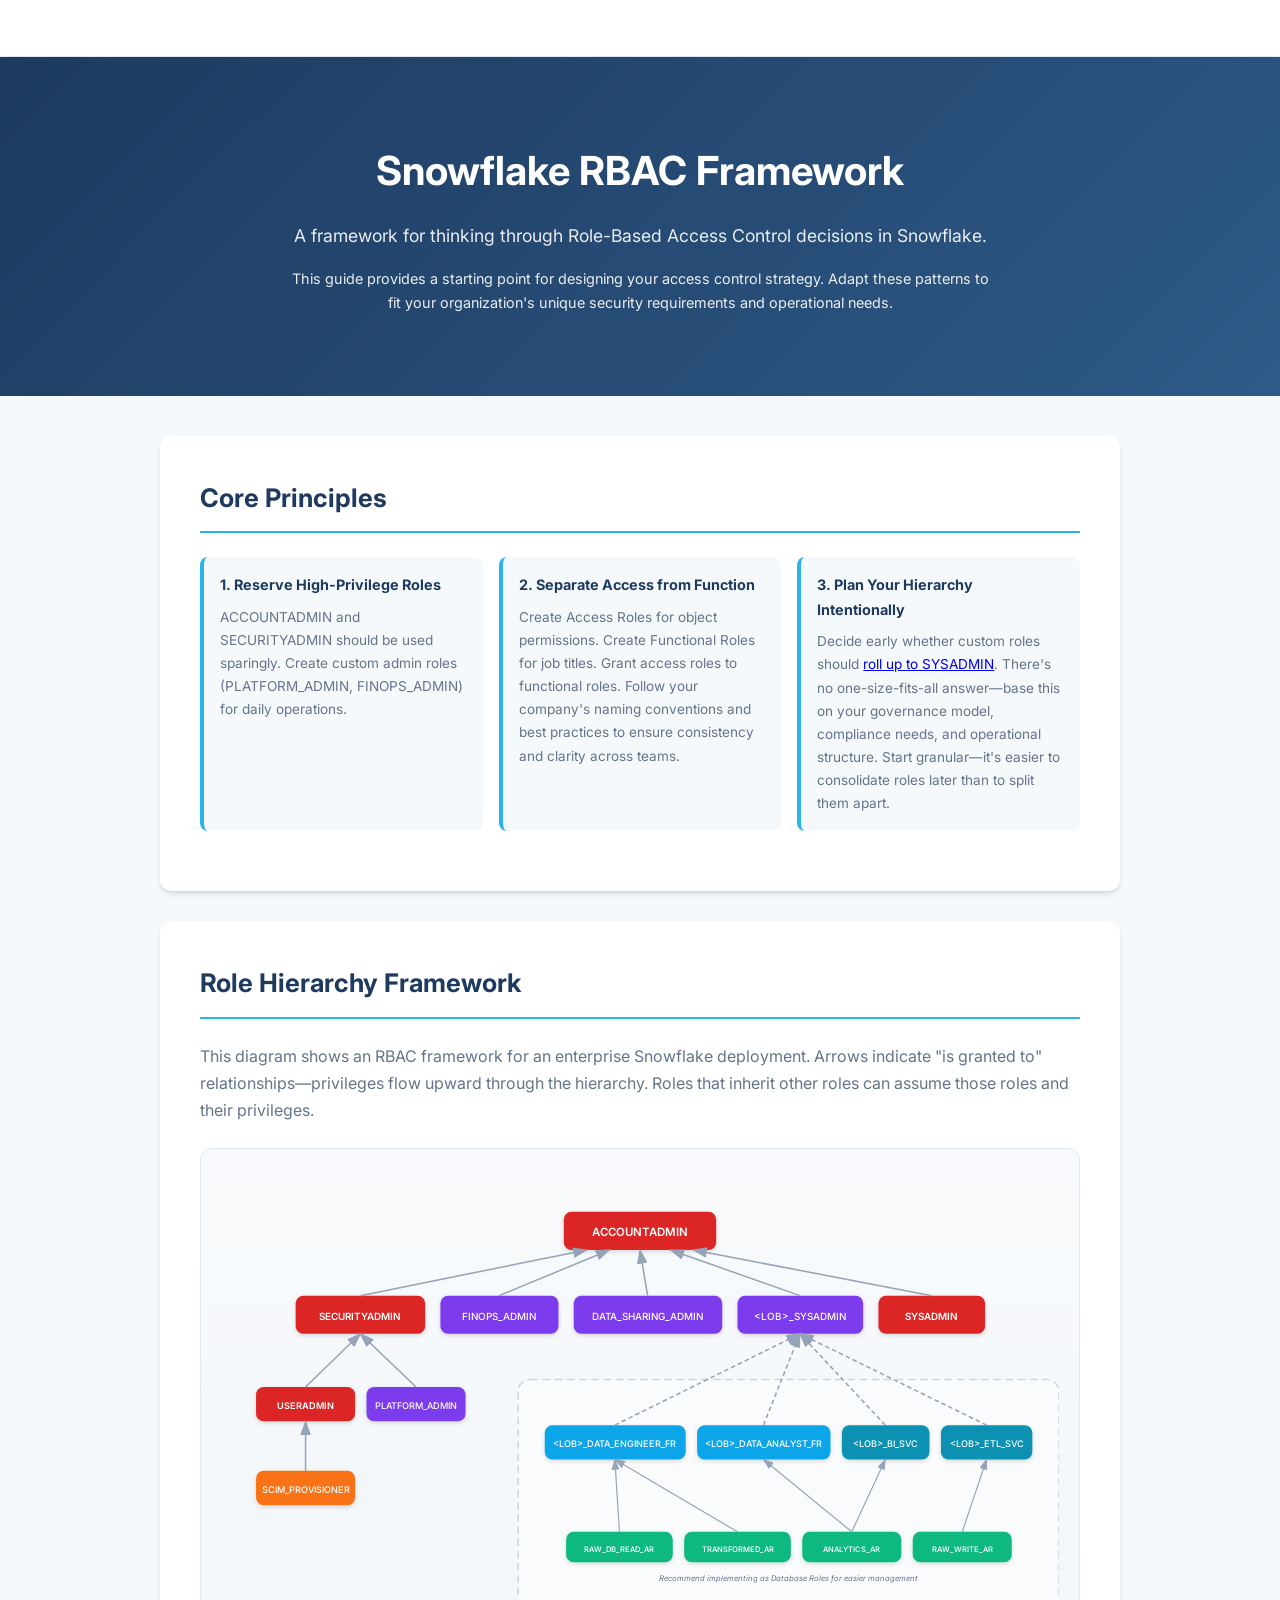
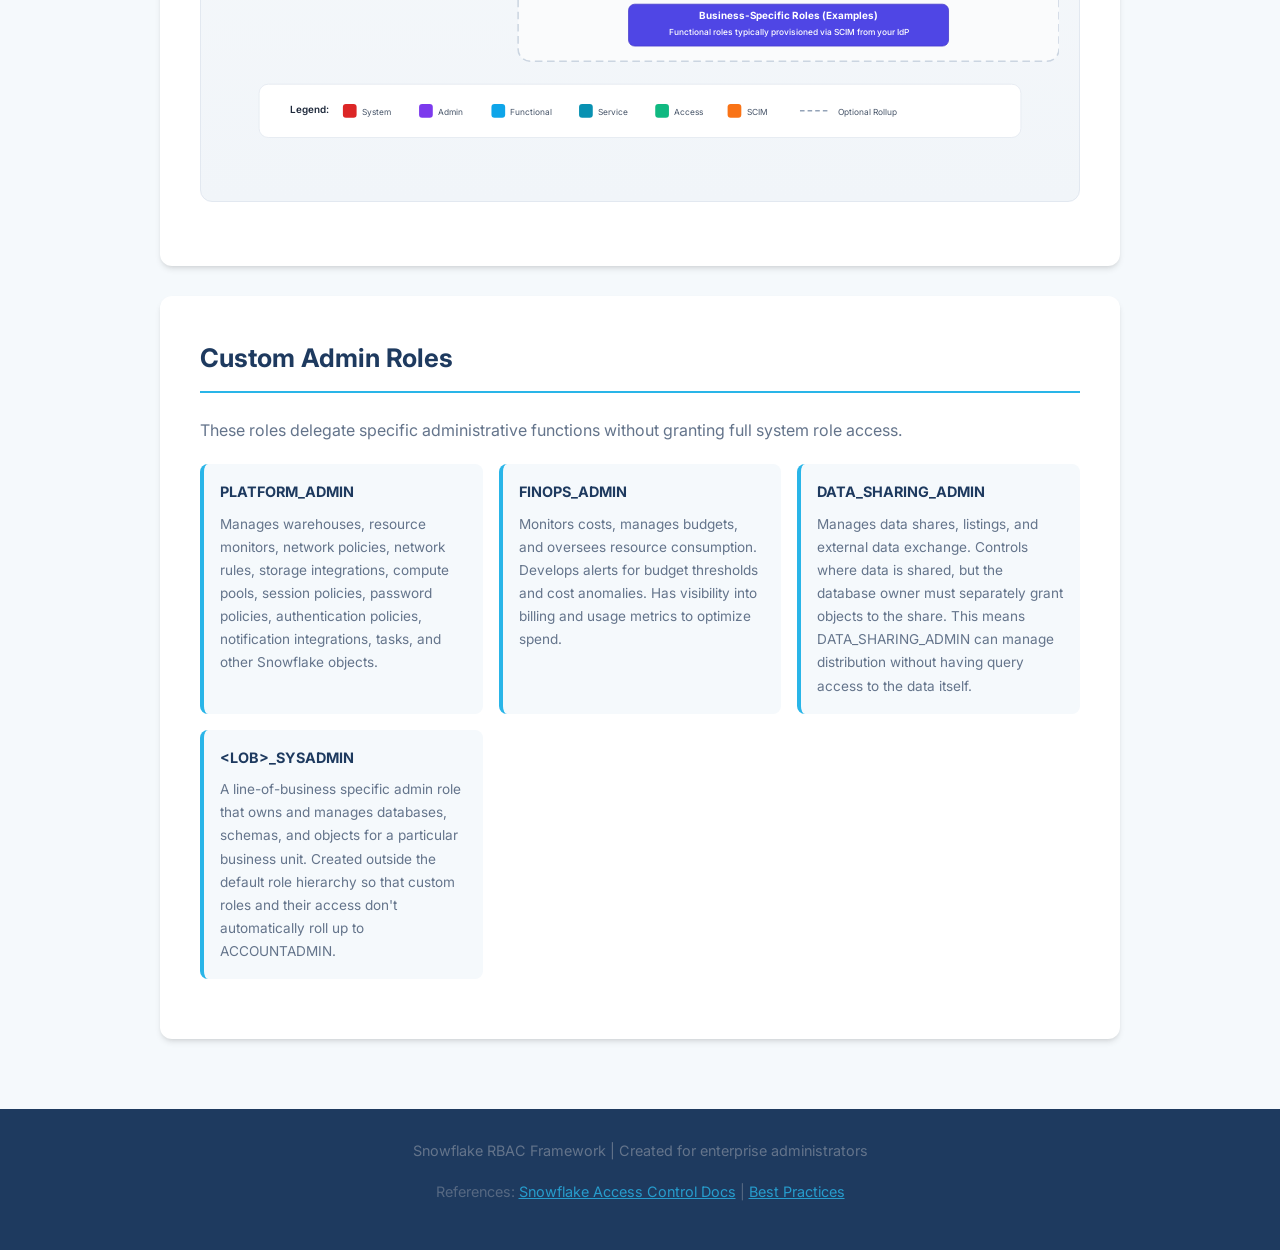
==== commit 0eda574a: "Commit the final HTML Changes" ====
--- a/index.html
+++ b/index.html
@@ -39,10 +39,8 @@
     </style>
 </head>
 <body>
-    <div style="background: #FEF3C7; color: #92400E; padding: 12px; text-align: center; font-weight: 600; border-bottom: 2px solid #F59E0B;">DRAFT - Work in Progress - Not Ready for Distribution</div>
     <nav>
         <div class="nav-inner">
-            <a href="index.html" class="logo">RBAC Framework</a>
             <ul>
             </ul>
         </div>
@@ -50,7 +48,8 @@
 
     <div class="hero hero-large">
         <h1>Snowflake RBAC Framework</h1>
-        <p>A framework for thinking through Role-Based Access Control decisions in Snowflake.</p>
+        <p style="color: white;">A framework for thinking through Role-Based Access Control decisions in Snowflake.</p>
+        <p style="margin-top: 16px; font-size: 0.9em; color: white;">This guide provides a starting point for designing your access control strategy. Adapt these patterns to fit your organization's unique security requirements and operational needs.</p>
     </div>
 
     <div class="container">
@@ -64,15 +63,11 @@
                 </div>
                 <div class="quick-ref-card">
                     <h5>2. Separate Access from Function</h5>
-                    <p>Create Access Roles for object permissions. Create Functional Roles for job titles. Grant access roles to functional roles.</p>
+                    <p>Create Access Roles for object permissions. Create Functional Roles for job titles. Grant access roles to functional roles. Follow your company's naming conventions and best practices to ensure consistency and clarity across teams.</p>
                 </div>
                 <div class="quick-ref-card">
                     <h5>3. Plan Your Hierarchy Intentionally</h5>
-                    <p>Decide early whether custom roles should <a href="sysadmin-rollup.html">roll up to SYSADMIN</a>. There's no one-size-fits-all answer—base this on your governance model, compliance needs, and operational structure.</p>
-                </div>
-                <div class="quick-ref-card">
-                    <h5>4. Use Future Grants</h5>
-                    <p>Set up future grants so new objects automatically inherit correct permissions. Reduces ongoing maintenance.</p>
+                    <p>Decide early whether custom roles should <a href="sysadmin-rollup.html">roll up to SYSADMIN</a>. There's no one-size-fits-all answer—base this on your governance model, compliance needs, and operational structure. Start granular—it's easier to consolidate roles later than to split them apart.</p>
                 </div>
             </div>
         </section>
@@ -160,9 +155,9 @@
                     <rect x="390" y="250" width="710" height="370" rx="16" fill="#FAFBFC" stroke="#CBD5E1" stroke-width="2" stroke-dasharray="10,6"/>
                     
                     <!-- Annotation callout centered in box -->
-                    <rect x="535" y="545" width="420" height="55" rx="8" fill="#EEF2FF" stroke="#6366F1" stroke-width="1"/>
-                    <text x="745" y="567" text-anchor="middle" font-family="Inter, sans-serif" font-size="11" font-weight="600" fill="#4F46E5">Business-Specific Roles (Examples)</text>
-                    <text x="745" y="585" text-anchor="middle" font-family="Inter, sans-serif" font-size="10" fill="#6366F1">Functional roles typically provisioned via SCIM from your IdP</text>
+                    <rect x="535" y="545" width="420" height="55" rx="8" fill="#4F46E5" stroke="#4338CA" stroke-width="1"/>
+                    <text x="745" y="565" text-anchor="middle" font-family="Inter, sans-serif" font-size="13" font-weight="700" fill="white">Business-Specific Roles (Examples)</text>
+                    <text x="745" y="585" text-anchor="middle" font-family="Inter, sans-serif" font-size="11" font-weight="500" fill="white">Functional roles typically provisioned via SCIM from your IdP</text>
                     
                     <!-- ===== ROW 3 inside LOB: Functional + Service ===== -->
                     <!-- DATA_ENGINEER_FR -->
@@ -272,6 +267,10 @@
                 <div class="quick-ref-card">
                     <h5>DATA_SHARING_ADMIN</h5>
                     <p>Manages data shares, listings, and external data exchange. Controls where data is shared, but the database owner must separately grant objects to the share. This means DATA_SHARING_ADMIN can manage distribution without having query access to the data itself.</p>
+                </div>
+                <div class="quick-ref-card">
+                    <h5>&lt;LOB&gt;_SYSADMIN</h5>
+                    <p>A line-of-business specific admin role that owns and manages databases, schemas, and objects for a particular business unit. Created outside the default role hierarchy so that custom roles and their access don't automatically roll up to ACCOUNTADMIN.</p>
                 </div>
             </div>
         </section>
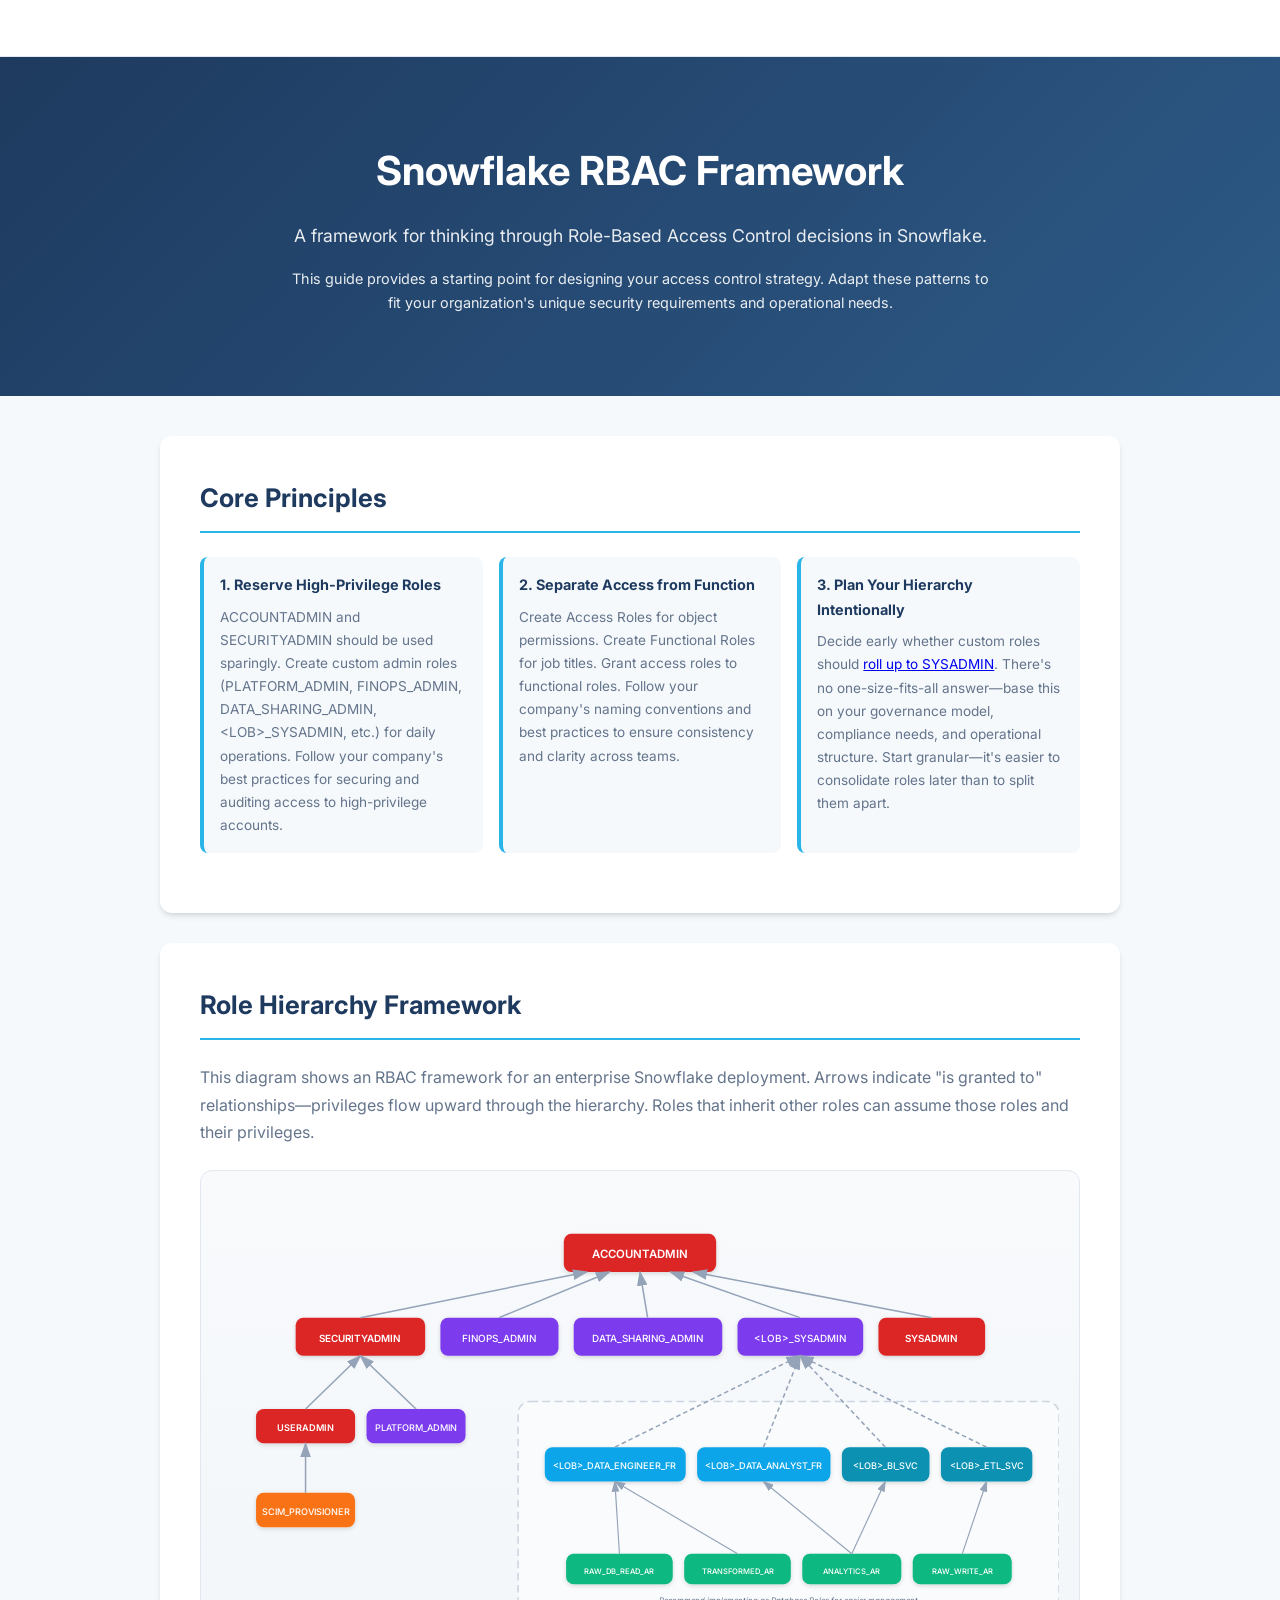
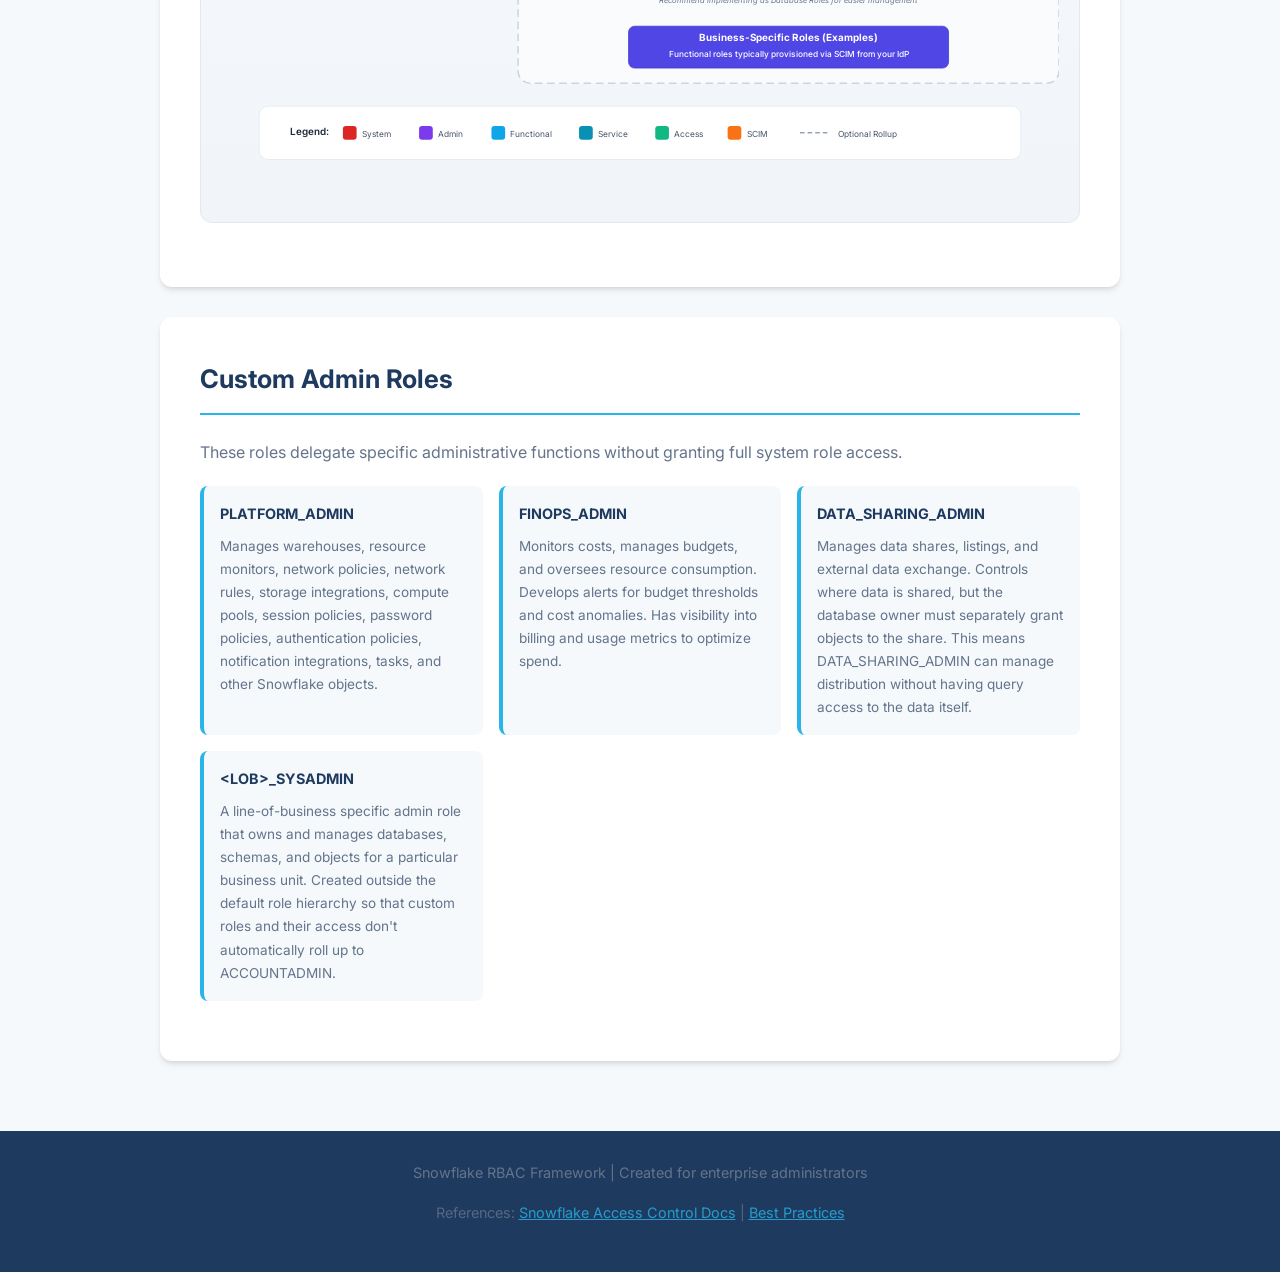
==== commit 914e834a: "Added a few more notes to clarify the admin roles" ====
--- a/index.html
+++ b/index.html
@@ -59,7 +59,7 @@
             <div class="quick-ref">
                 <div class="quick-ref-card">
                     <h5>1. Reserve High-Privilege Roles</h5>
-                    <p>ACCOUNTADMIN and SECURITYADMIN should be used sparingly. Create custom admin roles (PLATFORM_ADMIN, FINOPS_ADMIN) for daily operations.</p>
+                    <p>ACCOUNTADMIN and SECURITYADMIN should be used sparingly. Create custom admin roles (PLATFORM_ADMIN, FINOPS_ADMIN, DATA_SHARING_ADMIN, &lt;LOB&gt;_SYSADMIN, etc.) for daily operations. Follow your company's best practices for securing and auditing access to high-privilege accounts.</p>
                 </div>
                 <div class="quick-ref-card">
                     <h5>2. Separate Access from Function</h5>
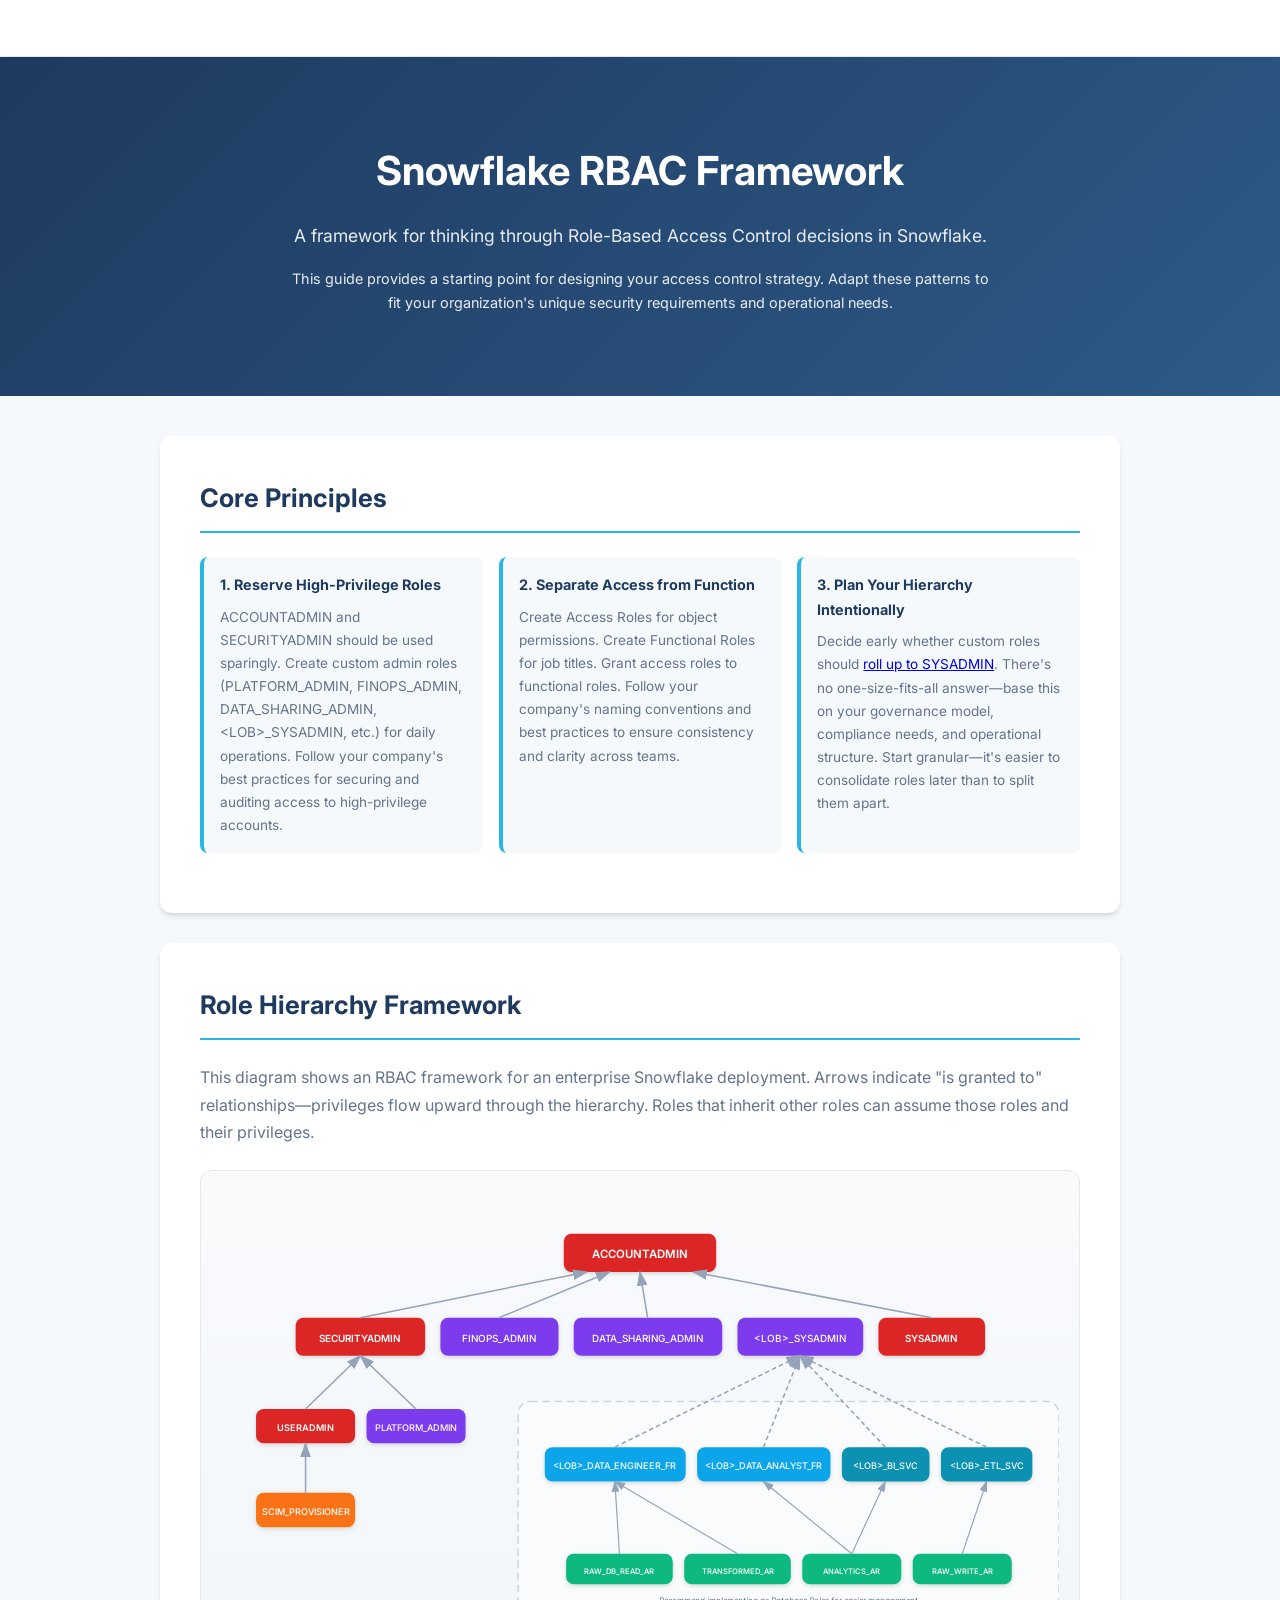
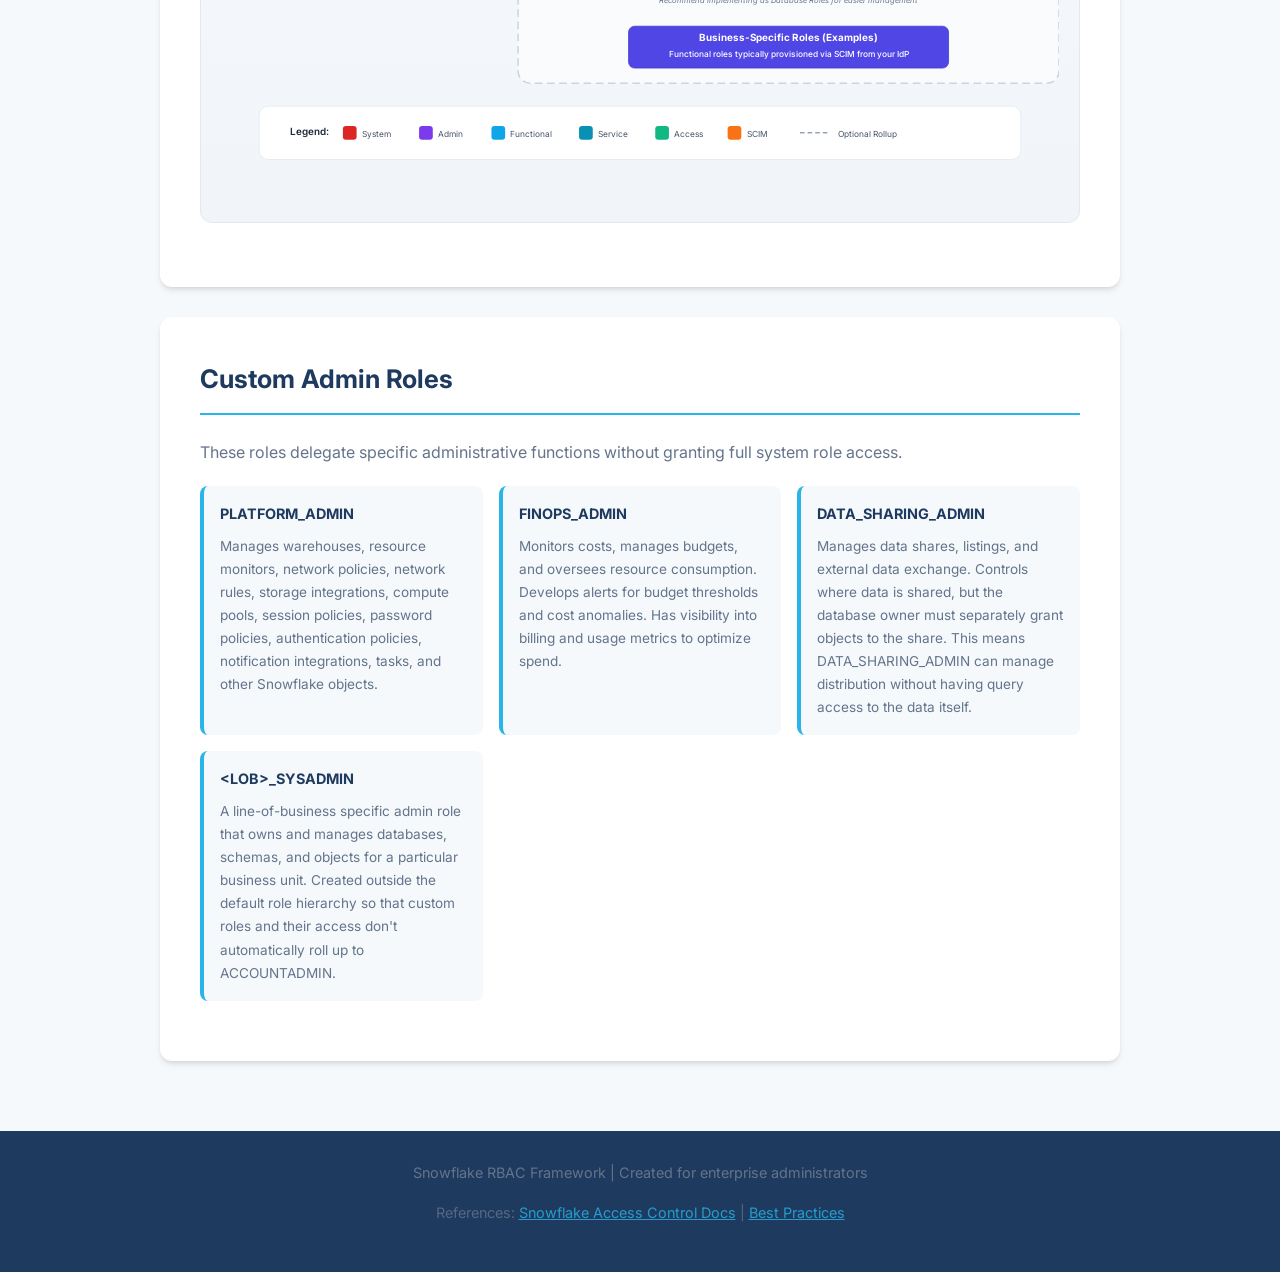
==== commit 7bf2d4f0: "Removed arrow of <LOB>_SYSADMIN to ACCOUNTADMIN" ====
--- a/index.html
+++ b/index.html
@@ -127,7 +127,6 @@
                         <rect x="678" y="140" width="165" height="50" rx="10" fill="#7C3AED"/>
                         <text x="760" y="172" text-anchor="middle" fill="white" font-family="Inter, sans-serif" font-weight="500" font-size="13">&lt;LOB&gt;_SYSADMIN</text>
                     </g>
-                    <line x1="760" y1="140" x2="590" y2="80" stroke="#94A3B8" stroke-width="2" marker-end="url(#arrowhead)"/>
                     
                     <!-- ===== ROW 3: Under SECURITYADMIN ===== -->
                     <!-- USERADMIN -->
